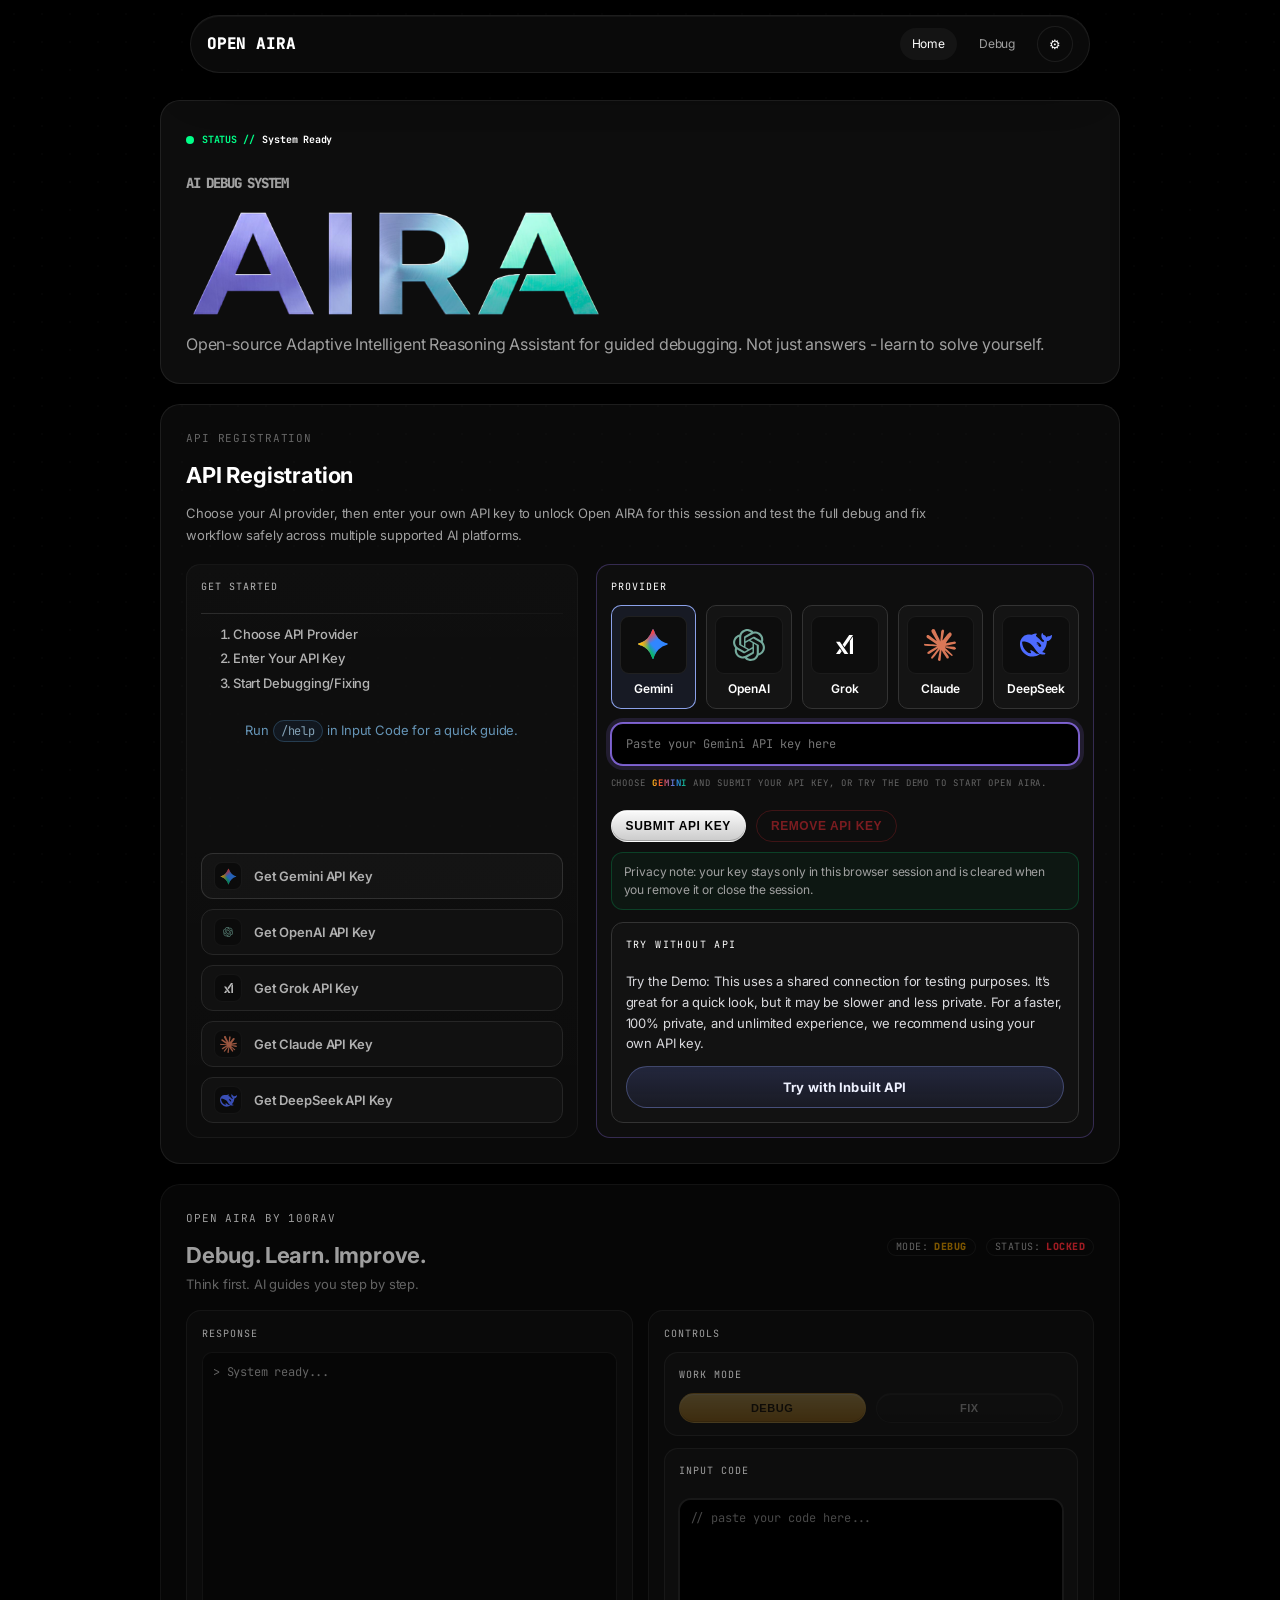
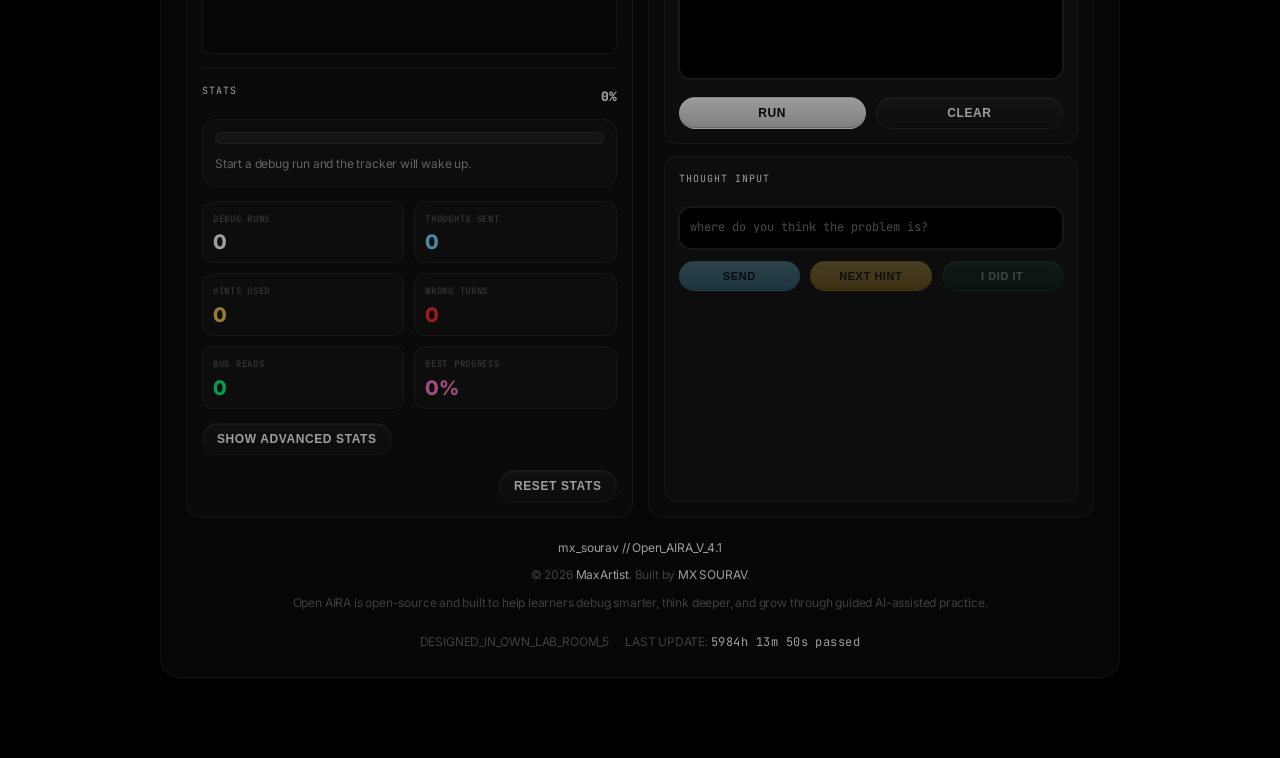
==== index.html @ cedefc90 "Publish frontend on GitHub Pages" ====
<!doctype html>
<html lang="en" data-theme="dark">

<head>
    <meta charset="UTF-8" />
    <meta name="viewport" content="width=device-width, initial-scale=1.0" />
    <title>Open AIRA</title>

    <link rel="preconnect" href="https://fonts.googleapis.com" />
    <link rel="preconnect" href="https://fonts.gstatic.com" crossorigin />
    <link href="https://fonts.googleapis.com/css2?family=Inter&family=JetBrains+Mono&display=swap" rel="stylesheet" />

    <link rel="stylesheet" href="style.css" />
</head>

<body>
    <div class="nt-canvas"></div>

    <nav id="mainNav">
        <a class="nav-brand">OPEN AIRA</a>

        <div class="nav-menu">
            <a href="#home" class="nav-link active">Home</a>
            <a href="#codesentinel" class="nav-link">Debug</a>
        </div>

        <div class="nav-actions">
            <button class="theme-toggle" id="themeBtn">&#9881;</button>
        </div>
    </nav>

    <main class="container">
        <div class="grid-interface">
            <section class="widget hero-widget" id="home">
                <div class="hero-content">
                    <div class="status-tag">
                        <span class="red-dot"></span>
                        <span>STATUS //</span>
                        <span id="status-text">INITIALIZING</span>
                    </div>

                    <h1 class="hero-title">
                        <span class="dot-matrix">AI DEBUG SYSTEM</span>
                        <img class="hero-logo" id="heroLogo" src="assets/Logo.png" alt="Open AIRA" />
                    </h1>

                    <p class="hero-desc">
                        Open-source Adaptive Intelligent Reasoning Assistant for guided debugging. Not just answers - learn to solve yourself.
                    </p>
                </div>
            </section>

            <section class="widget api-widget" id="api-registration">
                <span class="label">API Registration</span>

                <div class="api-register-card">
                    <div class="api-register-intro">
                        <h2 class="play-title">API Registration</h2>
                        <p class="section-desc">Choose your AI provider, then enter your own API key to unlock Open AIRA for this session and test the full debug and fix workflow safely across multiple supported AI platforms.</p>
                    </div>
                    <div class="api-register-copy">
                        <div class="api-start-card">
                            <div class="mono api-start-title">Get Started</div>
                            <div class="api-start-divider"></div>
                            <ol class="api-start-steps">
                                <li>Choose API Provider</li>
                                <li>Enter Your API Key</li>
                                <li>Start Debugging/Fixing</li>
                            </ol>
                            <div class="api-start-help">
                                Run <code>/help</code> in Input Code for a quick guide.
                            </div>
                            <div class="api-start-links" id="apiAccessLinks"></div>
                        </div>
                    </div>

                    <div class="api-register-side">
                        <div class="api-register-form">
                            <div class="mono">Provider</div>
                            <div class="api-provider-grid" id="apiProviderGrid"></div>
                            <input id="apiKeyInput" class="api-key-input" type="password" placeholder="Paste your Gemini API key here" />
                            <div class="api-register-status-row">
                                <div class="mono api-register-status" id="apiStatusText">API key required before start.</div>
                            </div>
                            <div class="btn-row api-register-actions">
                                <button class="btn-system" id="apiSubmitBtn" onclick="submitApiKey()">Submit API Key</button>
                                <button class="api-remove-btn" id="apiRemoveBtn" onclick="removeApiKey()">Remove API Key</button>
                            </div>
                            <div class="api-privacy-note">Privacy note: your key stays only in this browser session and is cleared when you remove it or close the session.</div>
                            <div class="api-demo-card" id="apiDemoCard">
                                <div class="api-demo-copy">
                                    <div class="mono api-demo-title">Try Without API</div>
                                    <p>Try the Demo: This uses a shared connection for testing purposes. It&rsquo;s great for a quick look, but it may be slower and less private. For a faster, 100% private, and unlimited experience, we recommend using your own API key.</p>
                                </div>
                                <button class="api-demo-btn" id="apiDemoBtn" onclick="activateDemoMode()">Try with Inbuilt API</button>
                            </div>
                        </div>
                    </div>
                </div>
            </section>

            <section class="widget codesentinel-widget" id="codesentinel">
                <span class="label">Open AIRA by 100RAV</span>

                <div class="play-header">
                    <div>
                        <h2 class="play-title">Debug. Learn. Improve.</h2>
                        <p class="section-desc">Think first. AI guides you step by step.</p>
                    </div>

                    <div class="play-chips">
                        <span class="chip">MODE: <b id="modeLabel">DEBUG</b></span>
                        <span class="chip">STATUS: <b id="csStatus">IDLE</b></span>
                    </div>
                </div>

                <div class="play-grid">
                    <div class="play-panel response-panel">
                        <div class="mono">Response</div>
                        <div id="chatBox">&gt; System ready...</div>

                        <div class="stats-panel" id="statsPanel">
                            <div class="stats-section basic-stats-section">
                                <div class="stats-head">
                                    <div class="mono">Stats</div>
                                    <span class="stats-progress-text" id="statProgress">0%</span>
                                </div>

                                <div class="progress-wrap">
                                    <div class="progress-track">
                                        <div class="progress-fill" id="progressFill"></div>
                                    </div>
                                    <div class="stats-note" id="statsNote">Start a debug run and the tracker will wake up.</div>
                                </div>

                                <div class="stats-grid">
                                    <div class="stat-item">
                                        <span class="stat-label">Debug Runs</span>
                                        <span class="stat-value" id="statRuns">0</span>
                                    </div>
                                    <div class="stat-item">
                                        <span class="stat-label">Thoughts Sent</span>
                                        <span class="stat-value" id="statThoughts">0</span>
                                    </div>
                                    <div class="stat-item">
                                        <span class="stat-label">Hints Used</span>
                                        <span class="stat-value" id="statHints">0</span>
                                    </div>
                                    <div class="stat-item">
                                        <span class="stat-label">Wrong Turns</span>
                                        <span class="stat-value stat-bad" id="statWrongTurns">0</span>
                                    </div>
                                    <div class="stat-item">
                                        <span class="stat-label">Bug Reads</span>
                                        <span class="stat-value stat-good" id="statBugReads">0</span>
                                    </div>
                                    <div class="stat-item">
                                        <span class="stat-label">Best Progress</span>
                                        <span class="stat-value" id="statBestProgress">0%</span>
                                    </div>
                                </div>
                            </div>

                            <div class="advanced-toggle-row">
                                <button class="btn-system btn-tiny btn-ghost advanced-toggle-btn" id="toggleAdvancedStatsBtn" type="button" aria-expanded="false">Show Advanced Stats</button>
                            </div>

                            <div class="advanced-stats-panel" id="advancedStatsPanel">
                                <div class="advanced-stats-head">
                                    <div class="mono">Advanced Stats</div>
                                </div>

                                <div class="advanced-progress-card">
                                    <div class="advanced-progress-top">
                                        <span class="advanced-progress-label">Learning Progress</span>
                                        <span class="advanced-progress-value" id="advancedProgressPercent">0%</span>
                                    </div>
                                    <div class="advanced-progress-track">
                                        <div class="advanced-progress-fill" id="advancedProgressFill"></div>
                                    </div>
                                </div>

                                <div class="advanced-stat-grid">
                                    <div class="advanced-stat-card stat-danger-card">
                                        <span class="advanced-stat-label">Give Up Rate</span>
                                        <span class="advanced-stat-value stat-danger-text" id="advancedGiveUpRate">0%</span>
                                    </div>
                                    <div class="advanced-stat-card stat-warning-card">
                                        <span class="advanced-stat-label">Hint Dependency</span>
                                        <span class="advanced-stat-value stat-warning-text" id="advancedHintDependency">0%</span>
                                    </div>
                                    <div class="advanced-stat-card stat-positive-card">
                                        <span class="advanced-stat-label">Independent Solve Streak</span>
                                        <span class="advanced-stat-value stat-positive-text" id="advancedSolveStreak">0</span>
                                    </div>
                                    <div class="advanced-stat-card stat-neutral-card">
                                        <span class="advanced-stat-label">Time to Solve</span>
                                        <span class="advanced-stat-value stat-neutral-text" id="advancedTimeToSolve">0s</span>
                                    </div>
                                    <div class="advanced-stat-card stat-warning-card">
                                        <span class="advanced-stat-label">First Try Accuracy</span>
                                        <span class="advanced-stat-value stat-warning-text" id="advancedFirstTryAccuracy">0%</span>
                                    </div>
                                    <div class="advanced-stat-card stat-danger-card">
                                        <span class="advanced-stat-label">Wrong Turns</span>
                                        <span class="advanced-stat-value stat-danger-text" id="advancedWrongTurns">0</span>
                                    </div>
                                </div>
                            </div>

                            <div class="stats-actions advanced-stats-actions">
                                <button class="btn-system btn-tiny btn-ghost" id="resetStatsBtn">Reset Stats</button>
                                <button class="btn-system btn-tiny btn-ghost" id="downloadStatsBtn">Download Stats</button>
                                <button class="btn-system btn-tiny advanced-download-btn" id="downloadAdvancedStatsBtn">Download Full Record</button>
                            </div>
                        </div>

                        <div class="fix-results-panel" id="fixResultsPanel">
                            <div class="fix-card fix-code-card">
                                <div class="fix-card-head">
                                    <div class="mono">Fixed Code</div>
                                    <button class="copy-icon-btn" id="copyFixedCodeBtn" type="button" aria-label="Copy fixed code" title="Copy code">
                                        <svg class="copy-icon copy-icon-default" width="16" height="16" viewBox="0 0 24 24" fill="none" stroke="currentColor" stroke-width="1.8" stroke-linecap="round" stroke-linejoin="round">
                                            <rect x="9" y="9" width="10" height="10" rx="2"></rect>
                                            <path d="M5 15V7a2 2 0 0 1 2-2h8"></path>
                                        </svg>
                                        <svg class="copy-icon copy-icon-done" width="16" height="16" viewBox="0 0 24 24" fill="none" stroke="currentColor" stroke-width="2" stroke-linecap="round" stroke-linejoin="round">
                                            <path d="M20 6 9 17l-5-5"></path>
                                        </svg>
                                        <span class="sr-only">Copy fixed code</span>
                                    </button>
                                </div>
                                <pre class="fix-output-box" id="fixedCodeBox">// fixed code will appear here...</pre>
                            </div>

                            <div class="fix-card change-log-card">
                                <div class="mono">Change Log</div>
                                <div class="change-log-box" id="changeLogBox">Fix mode will show what the AI changed here.</div>
                            </div>
                        </div>
                    </div>

                    <div class="play-panel input-panel">
                        <div class="mono panel-main-label">Controls</div>
                        <div class="input-stack">
                            <div class="control-card mode-card">
                                <div class="mono">Work Mode</div>
                                <div class="mode-buttons mode-card-buttons">
                                    <button class="btn-system btn-mini" id="debugModeBtn" onclick="setMode('debug')">Debug</button>
                                    <button class="btn-system btn-mini btn-ghost" id="fixModeBtn" onclick="setMode('fix')">Fix</button>
                                </div>
                            </div>

                            <div class="control-card">
                                <div class="mono">Input Code</div>
                                <textarea id="codeInput" placeholder="// paste your code here..."></textarea>
                                <div class="btn-row input-actions">
                                    <button class="btn-system" onclick="sendCode()">Run</button>
                                    <button class="btn-system btn-ghost" onclick="clearChat()">Clear</button>
                                </div>
                            </div>

                            <div class="control-card">
                                <div class="mono">Thought Input</div>
                                <textarea id="thoughtInput" class="coach-input"
                                    placeholder="where do you think the problem is?"></textarea>
                                <div class="btn-row coach-actions">
                                    <button class="btn-system btn-mini btn-ghost" id="thoughtBtn" onclick="submitThought()" disabled>Send</button>
                                    <button class="btn-system btn-mini" id="hintBtn" onclick="nextHint()" disabled>Next Hint</button>
                                    <button class="btn-system btn-mini btn-ghost" id="doneBtn" onclick="markDone()" disabled>I Did It</button>
                                </div>

                                <div class="debug-mode-shell" id="debugModePanel">
                                    <div class="mono">Debug Mode</div>
                                    <div class="debug-mode-selector" id="debugModeSelector" data-active="beginner">
                                        <span class="debug-mode-highlight" id="debugModeHighlight"></span>
                                        <button class="debug-mode-option is-active" type="button" data-debug-mode="beginner">Beginner</button>
                                        <button class="debug-mode-option" type="button" data-debug-mode="intermediate">Intermediate</button>
                                        <button class="debug-mode-option" type="button" data-debug-mode="pro">Pro</button>
                                    </div>

                                    <div class="debug-mode-card" id="debugModeCard">
                                        <div class="debug-mode-section debug-mode-section-allowed">
                                            <div class="debug-mode-section-title">How AI Will Respond</div>
                                            <div class="debug-mode-list" id="debugModeAllowedList"></div>
                                        </div>

                                        <div class="debug-mode-section debug-mode-section-restricted">
                                            <div class="debug-mode-section-title">What You Won't Get</div>
                                            <div class="debug-mode-list" id="debugModeRestrictedList"></div>
                                        </div>

                                        <div class="debug-mode-section debug-mode-section-bestfor">
                                            <div class="debug-mode-section-title">Best For</div>
                                            <div class="debug-mode-list" id="debugModeBestForList"></div>
                                        </div>
                                    </div>
                                </div>
                            </div>
                        </div>
                    </div>
                </div>
            <footer>
                <div class="footer-left">
                    <div class="footer-strong">
                        mx_sourav // Open_AIRA_V_4.1
                    </div>
                    <div>
                        &copy; <span id="yearNow">2026</span>
                        <span class="footer-strong">MaxArtist</span>. Built by
                        <a class="footer-link" href="https://github.com/mxsourav" target="_blank" rel="noopener">MX
                            SOURAV</a>.
                    </div>
                    <div class="legal">
                        Open AIRA is open-source and built to help learners debug smarter, think deeper, and grow through guided AI-assisted practice.
                    </div>
                </div>
                <div class="footer-right">
                    <span>DESIGNED_IN_OWN_LAB_ROOM_5</span>
                    <span>LAST UPDATE: <span id="buildStamp" class="footer-timer">00h 00m 00s passed</span></span>
                </div>
            </footer>
        </div>
    </main>

    <script src="config.js"></script>
    <script src="app.js"></script>
</body>

</html>
---- style.css ----
/* ===== THEME TOKENS ===== */
:root {
  --bg: #000;
  --surface-low: #0a0a0a;
  --surface-mid: #141414;
  --surface-high: #1f1f1f;
  --hero-logo-bg: #0d0d0d;

  --text-main: #fff;
  --text-dim: #a0a0a0;
  --text-muted: #666;

  --nothing-red: #ff2d37;
  --nothing-green: #00ff88;
  --glass-border: rgba(255, 255, 255, 0.08);
  --glass-bg: rgba(255, 255, 255, 0.04);

  --ease: cubic-bezier(0.2, 0.8, 0.2, 1);
  --transition: 0.5s var(--ease);

  --dot-bg: radial-gradient(circle, rgba(255, 255, 255, 0.08) 1px, transparent 1px);
}

[data-theme="light"] {
  --bg: #f4f4f4;
  --surface-low: #fff;
  --surface-mid: #eee;
  --surface-high: #e0e0e0;
  --hero-logo-bg: #e9e9e9;

  --text-main: #000;
  --text-dim: #444;
  --text-muted: #777;

  --glass-border: rgba(0, 0, 0, 0.08);
  --glass-bg: rgba(0, 0, 0, 0.03);

  --dot-bg: radial-gradient(circle, rgba(0, 0, 0, 0.08) 1px, transparent 1px);
}

/* ===== RESET ===== */
* {
  margin: 0;
  padding: 0;
  box-sizing: border-box;
  -webkit-font-smoothing: antialiased;
  -moz-osx-font-smoothing: grayscale;
}

html {
  scroll-behavior: smooth;
}

body {
  font-family: "Inter", system-ui, -apple-system, sans-serif;
  background: var(--bg);
  color: var(--text-main);
  line-height: 1.62;
  letter-spacing: -0.011em;
  overflow-x: hidden;
  transition: background-color 0.6s var(--ease), color 0.6s var(--ease);
}

/* ===== BACKGROUND ===== */
.nt-canvas {
  position: fixed;
  inset: 0;
  background-image: var(--dot-bg);
  background-size: 28px 28px;
  opacity: 0.2;
  z-index: -1;
  pointer-events: none;
}

/* ===== NAVBAR ===== */
nav {
  position: fixed;
  top: 15px;
  left: 50%;
  transform: translateX(-50%);
  width: 90%;
  max-width: 900px;
  z-index: 9999;

  display: flex;
  align-items: center;
  gap: 10px;

  padding: 10px 16px;

  border-radius: 999px;
  background: var(--glass-bg);
  backdrop-filter: blur(32px);
  -webkit-backdrop-filter: blur(32px);
  border: 1px solid var(--glass-border);
  box-shadow: 0 20px 40px -10px rgba(0, 0, 0, 0.6), inset 0 1px 1px rgba(255, 255, 255, 0.05);
  transition: background 0.4s var(--ease), border-color 0.4s var(--ease), box-shadow 0.4s var(--ease), color 0.4s var(--ease);
}

.nav-brand {
  font-weight: 800;
  font-family: "JetBrains Mono", monospace;
  color: var(--text-main);
  transition: color var(--transition), background var(--transition);
  margin-right: auto;
}

.nav-menu {
  display: flex;
  gap: 10px;
  margin-left: auto;
}

.nav-actions {
  display: flex;
  align-items: center;
  gap: 8px;
}

.nav-link {
  text-decoration: none;
  color: var(--text-dim);
  font-size: 12px;
  padding: 6px 12px;
  border-radius: 20px;
  transition: background var(--transition), color var(--transition);
}

.nav-link:hover,
.nav-link.active {
  background: var(--surface-mid);
  color: var(--text-main);
}

.theme-toggle {
  width: 36px;
  height: 36px;
  padding: 0;
  border-radius: 50%;
  border: 1px solid var(--glass-border);
  background: var(--surface-low);
  color: var(--text-main);
  display: inline-flex;
  align-items: center;
  justify-content: center;
  flex-shrink: 0;
  cursor: pointer;
  transition: background var(--transition), border-color var(--transition), color var(--transition), transform 0.2s ease;
}

.theme-toggle:hover {
  background: var(--surface-mid);
  border-color: var(--text-dim);
}

/* ===== LAYOUT ===== */
.container {
  max-width: 1000px;
  margin: auto;
  padding: 100px 20px 60px;
}

.grid-interface {
  display: block;
}

.widget {
  background: var(--glass-bg);
  border: 1px solid var(--glass-border);
  border-radius: 20px;
  padding: 25px;
  margin-bottom: 20px;
  transition: background var(--transition), border-color var(--transition), color var(--transition);
}

.hero-widget {
  background: var(--hero-logo-bg);
}

/* ===== HERO ===== */
.hero-title {
  font-size: 40px;
  margin-bottom: 10px;
  color: var(--text-main);
  letter-spacing: -0.03em;
  font-family: "JetBrains Mono", monospace;
  font-weight: 800;
  display: flex;
  flex-direction: column;
  gap: 10px;
  align-items: flex-start;
}

.dot-matrix {
  font-size: 14px;
  color: var(--text-dim);
  font-family: "JetBrains Mono", monospace;
}

.hero-logo {
  display: block;
  width: min(100%, 420px);
  height: auto;
  object-fit: contain;
}

.hero-desc {
  color: var(--text-dim);
}

/* ===== STATUS ===== */
.status-tag {
  display: inline-flex;
  align-items: center;
  gap: 8px;
  font-family: "JetBrains Mono", monospace;
  font-size: 10px;
  color: var(--nothing-green);
  background: transparent;
  padding: 6px 0;
  width: fit-content;
  margin-bottom: 18px;
  font-weight: 700;
  white-space: nowrap;
  user-select: none;
  border: none;
}

.red-dot {
  width: 8px;
  height: 8px;
  background: var(--nothing-green);
  border-radius: 50%;
  display: inline-block;
  flex-shrink: 0;
  animation: strobe 2s infinite;
}

#status-text {
  display: inline-block;
  min-width: 140px;
  color: var(--text-main);
}

/* ===== LABEL ===== */
.label {
  font-size: 11px;
  color: var(--text-muted);
  margin-bottom: 10px;
  display: block;
  font-family: "JetBrains Mono", monospace;
  letter-spacing: 0.08em;
  text-transform: uppercase;
}

.codesentinel-widget > .label {
  color: #fff;
}

[data-theme="light"] .codesentinel-widget > .label {
  color: #111;
}

/* ===== HEADER ===== */
.play-header {
  display: flex;
  justify-content: space-between;
  margin-bottom: 15px;
  gap: 12px;
  flex-wrap: wrap;
}

.play-title {
  font-size: 22px;
  color: var(--text-main);
}

.section-desc {
  font-size: 13px;
  color: var(--text-dim);
}

.play-chips {
  display: flex;
  gap: 10px;
  flex-wrap: wrap;
}

.chip {
  display: inline-flex;
  align-items: center;
  gap: 6px;
  padding: 0 8px;
  height: 18px;
  border-radius: 20px;
  font-size: 10px;
  color: var(--text-dim);
  background: transparent;
  border: 1px solid var(--glass-border);
  font-family: "JetBrains Mono", monospace;
  text-transform: uppercase;
  letter-spacing: 0.05em;
  line-height: 1;
  white-space: nowrap;
}

.chip b {
  font-weight: 800;
  font-size: 10px;
  line-height: 1;
}



/* ===== GRID ===== */
.play-grid {
  display: grid;
  grid-template-columns: 1fr 1fr;
  gap: 15px;
}

@media (max-width: 800px) {
  .play-grid {
    grid-template-columns: 1fr;
  }
}

.codesentinel-widget {
  --codesentinel-debug-height: 808px;
  --codesentinel-fix-height: 808px;
  --advanced-stats-extra: 0px;
}

/* ===== PANEL ===== */
.play-panel {
  background: rgba(255, 255, 255, 0.03);
  border: 1px solid var(--glass-border);
  border-radius: 15px;
  padding: 15px;
  transition: background var(--transition), border-color var(--transition), transform 0.35s var(--ease);
}

.response-panel {
  display: flex;
  flex-direction: column;
  height: calc(var(--codesentinel-debug-height) + var(--advanced-stats-extra));
  min-height: calc(var(--codesentinel-debug-height) + var(--advanced-stats-extra));
  transition: height 0.3s ease, min-height 0.3s ease, background var(--transition), border-color var(--transition), transform 0.35s var(--ease);
}

.input-panel {
  display: flex;
  flex-direction: column;
  height: calc(var(--codesentinel-debug-height) + var(--advanced-stats-extra));
  min-height: calc(var(--codesentinel-debug-height) + var(--advanced-stats-extra));
  padding: 15px;
  transition: height 0.3s ease, min-height 0.3s ease, background var(--transition), border-color var(--transition), transform 0.35s var(--ease);
}

.codesentinel-widget.mode-fix .response-panel,
.codesentinel-widget.mode-fix .input-panel {
  height: var(--codesentinel-fix-height);
  min-height: var(--codesentinel-fix-height);
}

.codesentinel-widget.mode-debug.advanced-stats-visible {
  --advanced-stats-extra: 340px;
}

.input-stack {
  display: flex;
  flex-direction: column;
  flex: 1 1 auto;
  gap: 12px;
}

.panel-main-label {
  margin-bottom: 10px;
}

.fix-panel-label {
  margin-bottom: 2px;
}

.api-register-card {
  display: grid;
  grid-template-columns: 1.1fr 1.4fr;
  gap: 18px;
  align-items: stretch;
}

.api-register-intro {
  grid-column: 1 / -1;
  margin-bottom: 0;
}

.api-register-intro .play-title {
  margin-bottom: 10px;
}

.api-register-intro .section-desc {
  max-width: 760px;
  margin-bottom: 0;
}

.api-register-copy {
  display: flex;
  flex-direction: column;
  gap: 0;
  min-height: 100%;
  height: 100%;
}

.api-register-side {
  display: flex;
  flex-direction: column;
  gap: 14px;
  height: 100%;
}

.api-start-card {
  min-height: 100%;
  height: 100%;
  padding: 14px;
  border-radius: 14px;
  border: 1px solid rgba(255, 255, 255, 0.08);
  background:
    linear-gradient(180deg, rgba(255, 255, 255, 0.03), rgba(255, 255, 255, 0.015)),
    rgba(10, 10, 10, 0.72);
  box-shadow:
    inset 0 1px 0 rgba(255, 255, 255, 0.05),
    0 14px 28px -24px rgba(0, 0, 0, 0.92);
  display: flex;
  flex-direction: column;
}

.api-start-title {
  color: #fff !important;
  letter-spacing: 0.18em;
}

.api-start-divider {
  height: 1px;
  margin-top: 8px;
  background: linear-gradient(90deg, rgba(255, 255, 255, 0.18), rgba(255, 255, 255, 0.04));
}

.api-start-steps {
  margin: 12px 0 14px;
  padding-left: 32px;
  color: #fbfbfb;
  font-family: "Inter", system-ui, sans-serif;
  font-size: 13px;
  font-weight: 500;
  line-height: 1.35;
}

.api-start-steps li + li {
  margin-top: 7px;
}

.api-start-warning {
  display: flex;
  align-items: flex-start;
  gap: 10px;
  margin: 10px 0 14px;
  padding: 10px 12px;
  border-radius: 12px;
  border: 1px solid rgba(255, 200, 87, 0.22);
  background: rgba(255, 200, 87, 0.06);
  color: #ffd980;
  font-family: "Inter", system-ui, sans-serif;
  font-size: 12px;
  line-height: 1.5;
  text-align: justify;
}

.api-start-warning-icon {
  flex: 0 0 auto;
  color: #ffc857;
  font-size: 14px;
  line-height: 1.2;
}

.api-start-help {
  margin: 15px 0 16px;
  color: #8ccfff;
  font-family: "Inter", system-ui, sans-serif;
  font-size: 13px;
  line-height: 1.5;
  text-align: center;
}

.api-start-help code {
  padding: 2px 7px;
  border-radius: 999px;
  border: 1px solid rgba(114, 193, 255, 0.32);
  background: rgba(57, 143, 255, 0.1);
  color: #b8e2ff;
  font-family: "JetBrains Mono", monospace;
  font-size: 12px;
}

.api-start-links {
  display: grid;
  gap: 14px;
  margin-top: auto;
}

.api-access-link {
  --provider-accent: rgba(255, 255, 255, 0.28);
  display: flex;
  align-items: center;
  gap: 12px;
  min-height: 46px;
  padding: 8px 12px;
  border-radius: 12px;
  border: 1px solid rgba(255, 255, 255, 0.08);
  background: linear-gradient(180deg, rgba(22, 22, 22, 0.96), rgba(15, 15, 15, 0.96));
  box-shadow:
    inset 0 1px 0 rgba(255, 255, 255, 0.04),
    0 10px 18px -20px rgba(0, 0, 0, 0.95);
  color: #f6f6f6;
  text-decoration: none;
  transition:
    transform 0.24s var(--ease),
    border-color 0.24s var(--ease),
    background 0.24s var(--ease),
    box-shadow 0.24s var(--ease);
}

.api-access-link:hover {
  transform: translateY(-1px);
  border-color: color-mix(in srgb, var(--provider-accent) 50%, rgba(255, 255, 255, 0.12));
  box-shadow:
    inset 0 1px 0 rgba(255, 255, 255, 0.06),
    0 14px 24px -22px rgba(0, 0, 0, 0.95),
    0 0 0 1px color-mix(in srgb, var(--provider-accent) 18%, transparent);
}

.api-access-link.is-active {
  border-color: color-mix(in srgb, var(--provider-accent) 62%, rgba(255, 255, 255, 0.1));
  background: linear-gradient(180deg, color-mix(in srgb, var(--provider-accent) 12%, #1b1b1b), #121212);
  box-shadow:
    inset 0 1px 0 rgba(255, 255, 255, 0.06),
    0 0 0 1px color-mix(in srgb, var(--provider-accent) 24%, transparent),
    0 16px 24px -24px rgba(0, 0, 0, 0.96);
}

.api-access-link[data-provider="gemini"].is-active,
.api-access-link[data-provider="gemini"]:hover {
  border-color: transparent;
  background:
    linear-gradient(180deg, rgba(18, 18, 18, 0.98), rgba(12, 12, 12, 0.98)) padding-box,
    linear-gradient(135deg, #fabc12 0%, #f94543 30%, #3186ff 65%, #08b962 100%) border-box;
}

.api-access-mark {
  flex: 0 0 28px;
  width: 28px;
  height: 28px;
  display: inline-flex;
  align-items: center;
  justify-content: center;
  border-radius: 8px;
  border: 1px solid rgba(255, 255, 255, 0.06);
  background: #0c0c0c;
  box-shadow: inset 0 1px 0 rgba(255, 255, 255, 0.03);
}

.api-access-link[data-provider="gemini"].is-active .api-access-mark,
.api-access-link[data-provider="gemini"]:hover .api-access-mark {
  border-color: transparent;
  background:
    linear-gradient(180deg, rgba(15, 15, 15, 0.98), rgba(9, 9, 9, 0.98)) padding-box,
    linear-gradient(135deg, #fabc12 0%, #f94543 30%, #3186ff 65%, #08b962 100%) border-box;
}

.api-access-logo {
  width: 17px;
  height: 17px;
  object-fit: contain;
  display: block;
  filter: drop-shadow(0 4px 10px rgba(0, 0, 0, 0.28));
}

.api-access-link[data-provider="openai"] .api-access-logo {
  filter: drop-shadow(0 4px 10px rgba(116, 170, 156, 0.28));
}

.api-access-link[data-provider="xai"] .api-access-logo {
  filter:
    brightness(0) invert(1)
    drop-shadow(0 4px 10px rgba(255, 255, 255, 0.12));
}

.api-access-badge {
  display: none;
  align-items: center;
  justify-content: center;
  min-width: 22px;
  height: 22px;
  padding: 0 6px;
  border-radius: 8px;
  background: rgba(255, 255, 255, 0.08);
  border: 1px solid rgba(255, 255, 255, 0.1);
  color: #f5f5f5;
  font-family: "JetBrains Mono", monospace;
  font-size: 10px;
  font-weight: 700;
}

.api-access-name {
  font-family: "Inter", system-ui, sans-serif;
  font-size: 13px;
  font-weight: 600;
  letter-spacing: -0.01em;
  color: #f7f7f7;
}

.api-register-form {
  padding: 14px;
  border-radius: 14px;
  border: 1px solid var(--glass-border);
  background: rgba(255, 255, 255, 0.02);
  overflow: visible;
}

.api-future-card {
  flex: 1 0 auto;
  padding: 14px;
  border-radius: 14px;
  border: 1px solid var(--glass-border);
  background: rgba(255, 255, 255, 0.02);
}

.beta-access-card {
    display: flex;
    flex-direction: column;
    gap: 10px;
    border-color: rgba(255, 200, 87, 0.22);
  box-shadow:
    inset 0 1px 0 rgba(255, 255, 255, 0.05),
      0 0 0 1px rgba(255, 200, 87, 0.16),
      0 0 22px -14px rgba(255, 200, 87, 0.68);
}

.beta-access-card:not(.is-ready) {
    border-color: rgba(255, 200, 87, 0.44);
    box-shadow:
      inset 0 1px 0 rgba(255, 255, 255, 0.05),
      0 0 0 1px rgba(255, 200, 87, 0.26),
      0 0 0 2px rgba(255, 200, 87, 0.08),
      0 0 30px -14px rgba(255, 200, 87, 0.9);
}

.beta-access-copy {
  margin: 0;
  color: #f5f5f5;
  font-size: 13px;
  line-height: 1.55;
}

.beta-access-input {
  width: 100%;
  background: var(--bg);
  border: 1px solid transparent;
  border-radius: 12px;
  padding: 11px 13px;
  color: var(--text-main);
  font-family: "JetBrains Mono", monospace;
  font-size: 12px;
  box-shadow: 0 0 0 1px var(--glass-border);
  transition: background var(--transition), color var(--transition), box-shadow 0.22s var(--ease), opacity 0.22s var(--ease);
}

.beta-access-input:focus {
    outline: none;
    box-shadow: 0 0 0 1px var(--nothing-green);
}

.beta-access-card:not(.is-ready) .beta-access-input {
    border-color: rgba(255, 200, 87, 0.36);
    box-shadow:
      inset 0 1px 0 rgba(255, 255, 255, 0.03),
      0 0 0 1px rgba(255, 200, 87, 0.18);
}

.beta-access-input:disabled {
  opacity: 0.6;
  cursor: not-allowed;
}

.beta-access-actions {
  margin-top: 2px;
  margin-bottom: 6px;
}

.beta-access-footer {
  display: flex;
  align-items: flex-end;
  justify-content: space-between;
  gap: 12px;
  min-height: 34px;
}

#betaAccessSubmitBtn {
  background: linear-gradient(180deg, #ffd970, #f0b92c);
  color: #121212;
  border: 1px solid rgba(255, 211, 105, 0.7);
  box-shadow:
    inset 0 1px 0 rgba(255, 255, 255, 0.5),
    0 10px 16px -14px rgba(255, 200, 87, 0.65);
}

#betaAccessSubmitBtn:hover:not(:disabled) {
  filter: brightness(1.03);
  box-shadow:
    inset 0 1px 0 rgba(255, 255, 255, 0.6),
    0 12px 20px -14px rgba(255, 200, 87, 0.72);
}

#betaAccessSubmitBtn:disabled {
  opacity: 0.7;
}

.beta-access-status {
  color: #ffd980;
  flex: 1 1 auto;
}

.beta-access-status-icon {
  color: #ffc857;
  margin-right: 6px;
}

.beta-access-status-text {
  color: #f5f5f5;
}

.beta-access-owner-inline {
  display: inline-block;
  white-space: nowrap;
}

.beta-access-owner-link {
  color: inherit;
  font-weight: 800;
  text-decoration: underline;
  text-underline-offset: 2px;
}

.beta-access-owner-link:hover {
  opacity: 0.86;
}

.beta-access-status.is-ready {
  color: var(--nothing-green);
}

.beta-access-status.is-error {
  color: var(--nothing-red);
}

.beta-access-status.is-used-link {
  white-space: nowrap;
  font-size: 11px;
  letter-spacing: 0.05em;
}

.beta-access-rank {
  flex: 0 0 auto;
  min-width: 74px;
  text-align: right;
  color: #ffd970;
  font-size: 18px;
  letter-spacing: 0.08em;
  line-height: 1;
  opacity: 0;
  transform: translateY(2px);
  transition: opacity 0.2s ease, transform 0.2s ease, color var(--transition);
}

.beta-access-rank.is-visible {
  opacity: 1;
  transform: translateY(0);
}

.beta-access-rank.is-master {
  color: #66d9ff;
  font-size: 14px;
  letter-spacing: 0.12em;
  text-shadow: 0 0 10px rgba(102, 217, 255, 0.28);
  animation: strobe 2s infinite;
}

.beta-access-card.is-ready {
    border-color: rgba(255, 255, 255, 0.08);
    box-shadow:
      inset 0 1px 0 rgba(255, 255, 255, 0.04),
      0 0 0 1px rgba(255, 255, 255, 0.03);
}

.api-widget.is-beta-locked .api-register-form {
  opacity: 0.52;
}

.api-widget.is-beta-locked .api-provider-option,
.api-widget.is-beta-locked #apiKeyInput,
.api-widget.is-beta-locked #apiSubmitBtn,
.api-widget.is-beta-locked #apiRemoveBtn {
  cursor: not-allowed;
}

.api-provider-grid {
  display: grid;
  grid-template-columns: repeat(5, 96px);
  justify-content: flex-start;
  gap: 10px;
  margin-bottom: 12px;
  overflow: visible;
}

.api-provider-option {
  --provider-accent: rgba(255, 255, 255, 0.4);
  position: relative;
  display: flex;
  flex-direction: column;
  align-items: center;
  justify-content: flex-start;
  gap: 8px;
  min-width: 0;
  width: 96px;
  min-height: 112px;
  padding: 12px 8px 10px;
  border-radius: 12px;
  border: 1px solid rgba(255, 255, 255, 0.08);
  background: #121212;
  box-shadow:
    inset 0 1px 0 rgba(255, 255, 255, 0.04),
    0 10px 20px -18px rgba(0, 0, 0, 0.85);
  cursor: pointer;
  isolation: isolate;
  overflow: visible;
  transition:
    transform 0.26s var(--ease),
    box-shadow 0.26s var(--ease),
    border-color 0.26s var(--ease),
    background 0.26s var(--ease),
    filter 0.26s var(--ease);
}

.api-provider-option::before {
  content: "";
  position: absolute;
  inset: 1px;
  border-radius: 11px;
  background: linear-gradient(180deg, rgba(255, 255, 255, 0.03), rgba(255, 255, 255, 0));
  opacity: 1;
  pointer-events: none;
  z-index: 0;
}

.api-provider-option:hover {
  transform: translateY(-2px);
  border-color: color-mix(in srgb, var(--provider-accent) 48%, rgba(255, 255, 255, 0.12));
  box-shadow:
    inset 0 1px 0 rgba(255, 255, 255, 0.06),
    0 14px 24px -18px rgba(0, 0, 0, 0.9),
    0 0 0 1px rgba(255, 255, 255, 0.03);
}

.api-provider-option.is-active {
  border-color: color-mix(in srgb, var(--provider-accent) 55%, rgba(255, 255, 255, 0.12));
  background: linear-gradient(180deg, color-mix(in srgb, var(--provider-accent) 10%, #161616), #101010);
  box-shadow:
    inset 0 1px 0 rgba(255, 255, 255, 0.06),
    0 14px 24px -18px rgba(0, 0, 0, 0.9),
    0 0 0 1px color-mix(in srgb, var(--provider-accent) 24%, transparent);
}

.api-provider-option[data-provider="gemini"].is-active {
  border-color: transparent;
  background:
    linear-gradient(180deg, rgba(23, 24, 28, 0.98), rgba(11, 12, 15, 0.98)) padding-box,
    linear-gradient(135deg, #fabc12 0%, #f94543 30%, #3186ff 65%, #08b962 100%) border-box;
  box-shadow:
    inset 0 1px 0 rgba(255, 255, 255, 0.08),
    0 14px 24px -18px rgba(0, 0, 0, 0.9),
    0 0 18px -12px rgba(49, 134, 255, 0.4);
}

.api-provider-option[data-provider="gemini"]:hover {
  border-color: transparent;
  background:
    linear-gradient(180deg, rgba(25, 26, 30, 0.98), rgba(12, 13, 16, 0.98)) padding-box,
    linear-gradient(135deg, #fabc12 0%, #f94543 30%, #3186ff 65%, #08b962 100%) border-box;
  box-shadow:
    inset 0 1px 0 rgba(255, 255, 255, 0.08),
    0 14px 24px -18px rgba(0, 0, 0, 0.9),
    0 0 14px -12px rgba(49, 134, 255, 0.35);
}

.api-provider-option[data-provider="gemini"]:hover .api-provider-mark,
.api-provider-option[data-provider="gemini"].is-active .api-provider-mark {
  border-color: transparent;
  background:
    linear-gradient(180deg, rgba(12, 12, 12, 0.98), rgba(10, 10, 10, 0.98)) padding-box,
    linear-gradient(135deg, #fabc12 0%, #f94543 30%, #3186ff 65%, #08b962 100%) border-box;
}

.api-provider-option:active {
  transform: translateY(1px) scale(0.98);
}

.api-provider-mark,
.api-provider-logo,
.api-provider-badge,
.api-provider-name,
.api-provider-tooltip {
  position: relative;
  z-index: 1;
}

.api-provider-mark {
  width: 100%;
  height: 56px;
  display: inline-flex;
  align-items: center;
  justify-content: center;
  border-radius: 10px;
  border: 1px solid rgba(255, 255, 255, 0.05);
  background: #0a0a0a;
  box-shadow: inset 0 1px 0 rgba(255, 255, 255, 0.03);
  transition: transform 0.26s var(--ease), border-color 0.26s var(--ease), background 0.26s var(--ease);
}

.api-provider-logo {
  width: 36px;
  height: 36px;
  padding: 0;
  border-radius: 0;
  background: transparent;
  border: 0;
  box-shadow: none;
  object-fit: contain;
  display: block;
  transition: transform 0.26s var(--ease), filter 0.26s var(--ease);
  filter: drop-shadow(0 6px 14px rgba(0, 0, 0, 0.36));
}

.api-provider-option:hover .api-provider-mark,
.api-provider-option.is-active .api-provider-mark {
  transform: translateY(-1px);
  border-color: color-mix(in srgb, var(--provider-accent) 30%, rgba(255, 255, 255, 0.1));
}

.api-provider-option:hover .api-provider-logo,
.api-provider-option.is-active .api-provider-logo {
  transform: translateY(-1px);
}

.api-provider-option[data-provider="openai"] .api-provider-logo {
  filter: drop-shadow(0 6px 12px rgba(116, 170, 156, 0.3));
}

.api-provider-option[data-provider="xai"] .api-provider-logo {
  filter:
    brightness(0) invert(1)
    drop-shadow(0 6px 12px rgba(255, 255, 255, 0.14));
}

.api-provider-badge {
  display: none;
  align-items: center;
  justify-content: center;
  min-width: 24px;
  height: 24px;
  padding: 0 8px;
  border-radius: 6px;
  font-family: "JetBrains Mono", monospace;
  font-size: 11px;
  font-weight: 800;
  letter-spacing: 0.04em;
  color: var(--text-main);
  background: rgba(0, 0, 0, 0.28);
  border: 1px solid rgba(255, 255, 255, 0.08);
  box-shadow: inset 0 1px 0 rgba(255, 255, 255, 0.08);
}

.api-provider-name {
  font-family: "Inter", system-ui, sans-serif;
  font-size: 11px;
  font-weight: 600;
  color: var(--text-main);
  text-align: center;
  white-space: nowrap;
  line-height: 1.1;
}

.api-provider-tooltip {
  position: absolute;
  left: 50%;
  bottom: calc(100% + 12px);
  transform: translateX(-50%) translateY(10px) scale(0.96);
  padding: 10px 14px;
  border-radius: 18px;
  border: 1px solid rgba(255, 255, 255, 0.12);
  background:
    radial-gradient(circle at top, rgba(255, 255, 255, 0.16), transparent 62%),
    linear-gradient(180deg, rgba(255, 255, 255, 0.14), rgba(255, 255, 255, 0.05));
  backdrop-filter: blur(26px) saturate(180%);
  -webkit-backdrop-filter: blur(26px) saturate(180%);
  box-shadow:
    inset 0 1px 0 rgba(255, 255, 255, 0.18),
    inset 0 -1px 0 rgba(0, 0, 0, 0.16),
    0 24px 42px -26px rgba(0, 0, 0, 0.92),
    0 0 30px -16px rgba(255, 255, 255, 0.28);
  color: var(--text-main);
  font-family: "Inter", system-ui, sans-serif;
  font-size: 12px;
  font-weight: 600;
  white-space: nowrap;
  pointer-events: none;
  opacity: 0;
  transition: opacity 0.24s ease, transform 0.24s ease;
}

.api-provider-tooltip::after {
  content: "";
  position: absolute;
  left: 50%;
  top: calc(100% - 1px);
  width: 14px;
  height: 14px;
  transform: translateX(-50%) rotate(45deg);
  border-right: 1px solid rgba(255, 255, 255, 0.12);
  border-bottom: 1px solid rgba(255, 255, 255, 0.12);
  background: linear-gradient(180deg, rgba(255, 255, 255, 0.12), rgba(255, 255, 255, 0.04));
  backdrop-filter: blur(24px);
  -webkit-backdrop-filter: blur(24px);
}

.api-provider-option:hover .api-provider-tooltip,
.api-provider-option:focus-visible .api-provider-tooltip {
  opacity: 1;
  transform: translateX(-50%) translateY(0) scale(1);
}

.api-key-input {
  width: 100%;
  background: var(--bg);
  border: 1px solid transparent;
  border-radius: 12px;
  padding: 12px 14px;
  color: var(--text-main);
  font-family: "JetBrains Mono", monospace;
  font-size: 12px;
  box-shadow: 0 0 0 1px var(--glass-border);
  transition: background var(--transition), color var(--transition), box-shadow 0.22s var(--ease);
}

.api-key-input:focus {
    outline: none;
    box-shadow: 0 0 0 1px var(--nothing-green);
}

.api-register-form.is-awaiting-api .api-key-input {
    border-color: rgba(176, 116, 255, 0.82);
    box-shadow:
      inset 0 1px 0 rgba(255, 255, 255, 0.05),
      0 0 0 1px rgba(176, 116, 255, 0.64),
      0 0 34px -10px rgba(176, 116, 255, 1);
}

.api-register-form.is-awaiting-api .api-key-input:focus {
    box-shadow:
      inset 0 1px 0 rgba(255, 255, 255, 0.05),
      0 0 0 1px rgba(196, 146, 255, 0.92),
      0 0 40px -8px rgba(196, 146, 255, 1);
}

.api-widget.is-awaiting-api .api-register-copy,
.api-widget.is-awaiting-api .beta-access-card.is-ready {
    opacity: 0.68;
}

.api-widget.is-awaiting-api .api-start-card,
.api-widget.is-awaiting-api .api-future-card.is-ready {
    border-color: rgba(255, 255, 255, 0.05);
    box-shadow:
      inset 0 1px 0 rgba(255, 255, 255, 0.03),
      0 10px 20px -24px rgba(0, 0, 0, 0.9);
}

.api-widget.is-awaiting-api .api-start-card,
.api-widget.is-awaiting-api .beta-access-card.is-ready {
    filter: saturate(0.78) brightness(0.92);
}

.api-widget.is-awaiting-api .api-register-form {
    border-color: rgba(196, 146, 255, 0.26);
    box-shadow:
      inset 0 1px 0 rgba(255, 255, 255, 0.04),
      0 0 0 1px rgba(196, 146, 255, 0.12),
      0 18px 32px -28px rgba(196, 146, 255, 0.58);
}

.api-register-actions {
  margin-top: 12px;
}

.api-remove-btn {
  background: transparent;
  color: var(--nothing-red);
  border: 1px solid rgba(255, 45, 55, 0.45);
  padding: 8px 14px;
  border-radius: 999px;
  font-size: 12px;
  cursor: pointer;
  font-weight: 700;
  text-transform: uppercase;
  letter-spacing: 0.05em;
  transition: color var(--transition), border-color var(--transition), background var(--transition), opacity var(--transition);
}

.api-remove-btn:hover:not(:disabled) {
  background: rgba(255, 45, 55, 0.08);
  border-color: rgba(255, 45, 55, 0.72);
}

.api-remove-btn:disabled {
  opacity: 0.45;
  cursor: not-allowed;
}

.api-register-status {
  margin-top: 12px;
  color: var(--text-dim);
}

.api-provider-status-name {
  font-weight: 700;
}

.api-provider-name-gemini {
  background: linear-gradient(90deg, #fabc12 0%, #f94543 32%, #3186ff 68%, #08b962 100%);
  -webkit-background-clip: text;
  background-clip: text;
  -webkit-text-fill-color: transparent;
}

.api-provider-name-openai {
  color: #74aa9c;
}

.api-provider-name-xai {
  color: #b8beca;
}

.api-provider-name-claude {
  color: #f28b54;
}

.api-provider-name-deepseek {
  color: #4d6bfe;
}

.api-register-status.is-ready {
  color: var(--nothing-green);
}

.api-register-status.is-error {
  color: var(--nothing-red);
}

.api-privacy-note {
  margin-top: 10px;
  padding: 10px 12px;
  border-radius: 12px;
  border: 1px solid rgba(0, 255, 136, 0.18);
  background: rgba(0, 255, 136, 0.04);
  color: var(--text-dim);
  font-size: 12px;
  line-height: 1.5;
}

.codesentinel-widget.is-locked {
  opacity: 0.62;
}

.codesentinel-widget.is-locked .play-panel,
.codesentinel-widget.is-locked .play-chips {
  pointer-events: none;
}

.control-card {
  width: 100%;
  padding: 14px;
  border-radius: 14px;
  border: 1px solid var(--glass-border);
  background: rgba(255, 255, 255, 0.02);
  transition: background var(--transition), border-color var(--transition), transform 0.3s var(--ease);
}

.input-stack .control-card:last-child {
  display: flex;
  flex: 1 1 auto;
  flex-direction: column;
  min-height: 0;
  overflow: hidden;
}

.mode-card {
  padding-bottom: 12px;
}

.mono {
  font-family: "JetBrains Mono", monospace;
  font-size: 10px;
  text-transform: uppercase;
  letter-spacing: 0.1em;
  color: var(--text-muted);
  margin-bottom: 10px;
}

.play-panel > .mono,
.control-card > .mono,
.fix-card > .mono,
.api-register-form > .mono,
.api-future-card > .mono,
.panel-main-label,
.advanced-stats-head .mono,
.stats-head .mono {
  color: #fff;
}

.beta-access-card > .mono {
  color: #ffe49a;
}

/* ===== CHAT ===== */
#chatBox {
  height: 304px;
  overflow-y: auto;
  background: rgba(0, 0, 0, 0.4);
  padding: 10px;
  border-radius: 10px;
  font-family: "JetBrains Mono", monospace;
  font-size: 12px;
  color: var(--text-dim);
  border: 1px solid var(--glass-border);
  white-space: normal;
}

.codesentinel-widget.mode-debug #chatBox {
  height: 346px;
}

.chat-line {
  margin-top: 8px;
  padding: 8px 10px;
  border-radius: 10px;
  line-height: 1.6;
}

.chat-line:first-child {
  margin-top: 0;
}

.chat-ai-reply {
  color: #9fd7ff;
  background: rgba(77, 163, 255, 0.08);
  border: 1px solid rgba(77, 163, 255, 0.18);
}

.chat-user-thought {
  color: var(--text-main);
  background: rgba(255, 255, 255, 0.03);
  border: 1px solid rgba(255, 255, 255, 0.04);
}

.chat-clean-reply {
  color: var(--nothing-green);
  background: rgba(0, 255, 136, 0.08);
  border: 1px solid rgba(0, 255, 136, 0.18);
}

.chat-hint-reply {
  color: #ffe07a;
  background: rgba(245, 200, 76, 0.1);
  border: 1px solid rgba(245, 200, 76, 0.24);
}

.chat-hint-icon {
  margin-right: 6px;
}

.chat-wrong-reply {
  color: #ff9aa1;
  background: rgba(255, 45, 55, 0.08);
  border: 1px solid rgba(255, 45, 55, 0.2);
}

/* ===== INPUT ===== */
#codeInput,
.coach-input {
  width: 100%;
  margin-top: 10px;
  background: var(--bg);
  border: 1px solid transparent;
  border-radius: 12px;
  padding: 10px;
  color: var(--text-main);
  font-family: "JetBrains Mono", monospace;
  font-size: 12px;
  transition: background var(--transition), border-color var(--transition), color var(--transition), height 0.22s var(--ease), min-height 0.22s var(--ease), max-height 0.22s var(--ease), box-shadow 0.22s var(--ease);
  scrollbar-gutter: stable;
  appearance: none;
  -webkit-appearance: none;
  background-clip: padding-box;
  box-shadow: 0 0 0 1px var(--glass-border);
}

#codeInput {
  height: 180px;
  resize: none;
  overflow: auto;
}

.coach-input {
  min-height: 42px;
  max-height: 202px;
  height: 42px;
  resize: none;
  overflow-y: hidden;
  overflow-x: hidden;
  line-height: 18px;
}

.codesentinel-widget.mode-fix .coach-input {
  max-height: 238px;
}

#codeInput,
.coach-input {
  scrollbar-width: thin;
  scrollbar-color: rgba(255, 255, 255, 0.16) transparent;
}

#codeInput::-webkit-scrollbar,
.coach-input::-webkit-scrollbar {
  width: 8px;
}

#codeInput::-webkit-scrollbar-track,
.coach-input::-webkit-scrollbar-track {
  background: transparent;
  border-radius: 999px;
  margin: 6px 0;
}

#codeInput::-webkit-scrollbar-thumb,
.coach-input::-webkit-scrollbar-thumb {
  background: rgba(255, 255, 255, 0.16);
  border-radius: 999px;
  border: 2px solid transparent;
  background-clip: padding-box;
}

#codeInput::-webkit-scrollbar-corner,
.coach-input::-webkit-scrollbar-corner {
  background: transparent;
}

#codeInput:focus,
.coach-input:focus {
  outline: none;
  box-shadow: 0 0 0 1px var(--nothing-red);
}

/* ===== BUTTONS ===== */
.btn-row {
  margin-top: 10px;
  display: flex;
  gap: 10px;
  flex-wrap: wrap;
  width: 100%;
}

.mode-buttons {
  margin-top: 10px;
  display: flex;
  gap: 10px;
  flex-wrap: wrap;
  width: 100%;
}

.mode-card-buttons,
.input-actions,
.coach-actions {
  width: 100%;
}

.mode-card-buttons .btn-system,
.input-actions .btn-system,
.coach-actions .btn-system {
  flex: 1 1 0;
  justify-content: center;
}

.coach-actions {
  margin-top: 12px;
}

.debug-mode-shell {
  display: none;
  flex: 1 1 auto;
  flex-direction: column;
  min-height: 0;
  margin-top: 12px;
  gap: 10px;
  overflow: hidden;
}

.debug-mode-selector {
  --debug-mode-index: 0;
  --debug-mode-color: #00ff88;
  flex: 0 0 auto;
  position: relative;
  display: grid;
  grid-template-columns: repeat(3, minmax(0, 1fr));
  gap: 4px;
  padding: 4px;
  border-radius: 14px;
  border: 1px solid var(--glass-border);
  background: rgba(255, 255, 255, 0.02);
  overflow: hidden;
}

.debug-mode-highlight {
  position: absolute;
  top: 4px;
  left: 4px;
  width: calc((100% - 8px) / 3);
  height: calc(100% - 8px);
  border-radius: 10px;
  background: linear-gradient(180deg, rgba(255, 255, 255, 0.06), rgba(255, 255, 255, 0.01));
  box-shadow: 0 0 18px -10px rgba(255, 255, 255, 0.15);
  transform: translateX(calc(var(--debug-mode-index) * 100%));
  transition: transform 0.28s ease, box-shadow 0.28s ease, background 0.28s ease;
  pointer-events: none;
}

.debug-mode-selector[data-active="beginner"] .debug-mode-highlight {
  background: linear-gradient(180deg, rgba(0, 255, 136, 0.2), rgba(0, 99, 55, 0.42));
  box-shadow: 0 0 24px -10px rgba(0, 255, 136, 0.34);
}

.debug-mode-selector[data-active="intermediate"] .debug-mode-highlight {
  background: linear-gradient(180deg, rgba(255, 200, 87, 0.22), rgba(122, 82, 8, 0.44));
  box-shadow: 0 0 24px -10px rgba(255, 200, 87, 0.34);
}

.debug-mode-selector[data-active="pro"] .debug-mode-highlight {
  background: linear-gradient(180deg, rgba(255, 45, 55, 0.24), rgba(112, 9, 16, 0.44));
  box-shadow: 0 0 24px -10px rgba(255, 45, 55, 0.34);
}

.debug-mode-option {
  position: relative;
  z-index: 1;
  min-width: 0;
  padding: 10px 8px;
  border: 0;
  background: transparent;
  color: var(--text-dim);
  font-family: "JetBrains Mono", monospace;
  font-size: 10px;
  font-weight: 700;
  text-transform: uppercase;
  letter-spacing: 0.06em;
  border-radius: 10px;
  cursor: pointer;
  transition: color 0.24s ease, transform 0.24s ease, filter 0.24s ease;
}

.debug-mode-option:hover {
  color: var(--text-main);
  transform: translateY(-1px);
}

.debug-mode-option.is-active {
  color: #f7f7f7;
  filter: brightness(1.02);
}

.debug-mode-card {
  display: flex;
  flex-direction: column;
  flex: 1 1 0;
  gap: 8px;
  min-height: 0;
  padding: 10px;
  border-radius: 14px;
  border: 1px solid var(--glass-border);
  background: linear-gradient(180deg, rgba(255, 255, 255, 0.035), rgba(255, 255, 255, 0.016));
  backdrop-filter: blur(18px);
  -webkit-backdrop-filter: blur(18px);
  overflow-x: hidden;
  overflow-y: auto;
  scrollbar-width: thin;
  scrollbar-color: rgba(255, 255, 255, 0.16) transparent;
  opacity: 1;
  transform: translateY(0);
  transition: opacity 0.24s ease, transform 0.24s ease, border-color 0.24s ease, background 0.24s ease;
}

.debug-mode-card::-webkit-scrollbar {
  width: 6px;
}

.debug-mode-card::-webkit-scrollbar-track {
  background: transparent;
  border-radius: 999px;
  margin: 8px 0;
}

.debug-mode-card::-webkit-scrollbar-thumb {
  background: rgba(255, 255, 255, 0.16);
  border-radius: 999px;
  border: 1px solid transparent;
  background-clip: padding-box;
}

.debug-mode-section {
  padding: 8px;
  border-radius: 12px;
  border: 1px solid rgba(255, 255, 255, 0.05);
  background: rgba(255, 255, 255, 0.02);
}

.debug-mode-section-allowed {
  border-color: rgba(0, 255, 136, 0.2);
  background: linear-gradient(180deg, rgba(0, 255, 136, 0.06), rgba(0, 255, 136, 0.015));
  box-shadow: inset 0 1px 0 rgba(0, 255, 136, 0.06);
}

.debug-mode-section-restricted {
  border-color: rgba(255, 45, 55, 0.2);
  background: linear-gradient(180deg, rgba(255, 45, 55, 0.06), rgba(255, 45, 55, 0.015));
  box-shadow: inset 0 1px 0 rgba(255, 45, 55, 0.06);
}

.debug-mode-section-bestfor {
  flex: 1 1 auto;
  border-color: rgba(127, 220, 255, 0.2);
  background: linear-gradient(180deg, rgba(127, 220, 255, 0.06), rgba(127, 220, 255, 0.015));
  box-shadow: inset 0 1px 0 rgba(127, 220, 255, 0.06);
}

.debug-mode-section-title {
  display: inline-flex;
  align-items: center;
  margin-bottom: 6px;
  padding: 3px 7px;
  border-radius: 999px;
  border: 1px solid transparent;
  font-family: "JetBrains Mono", monospace;
  font-size: 9px;
  text-transform: uppercase;
  letter-spacing: 0.08em;
  color: var(--text-muted);
}

.debug-mode-section-allowed .debug-mode-section-title {
  color: #b7ffe0;
  border-color: rgba(0, 255, 136, 0.22);
  background: rgba(0, 255, 136, 0.1);
}

.debug-mode-section-restricted .debug-mode-section-title {
  color: #ffc3c7;
  border-color: rgba(255, 45, 55, 0.22);
  background: rgba(255, 45, 55, 0.1);
}

.debug-mode-section-bestfor .debug-mode-section-title {
  color: #cdefff;
  border-color: rgba(127, 220, 255, 0.22);
  background: rgba(127, 220, 255, 0.1);
}

.debug-mode-list {
  display: flex;
  flex-direction: column;
  gap: 4px;
}

.debug-mode-list-item {
  display: grid;
  grid-template-columns: auto 1fr;
  gap: 7px;
  align-items: start;
  font-family: "Inter", system-ui, sans-serif;
  font-size: 11px;
  line-height: 1.35;
  color: var(--text-main);
  overflow-wrap: anywhere;
}

.debug-mode-icon {
  font-family: "JetBrains Mono", monospace;
  font-weight: 800;
  line-height: 1.3;
}

.debug-mode-list-item.is-allowed .debug-mode-icon {
  color: var(--nothing-green);
}

.debug-mode-list-item.is-restricted .debug-mode-icon {
  color: var(--nothing-red);
}

.debug-mode-list-item.is-bestfor .debug-mode-icon {
  color: #7fdcff;
}

.btn-system {
  background: linear-gradient(180deg, rgba(255, 255, 255, 0.98), rgba(224, 224, 224, 0.9));
  color: var(--bg);
  border: 1px solid rgba(255, 255, 255, 0.2);
  padding: 8px 14px;
  border-radius: 20px;
  font-size: 12px;
  cursor: pointer;
  font-weight: 700;
  text-transform: uppercase;
  letter-spacing: 0.05em;
  position: relative;
  box-shadow: inset 0 1px 0 rgba(255, 255, 255, 0.65), inset 0 -1px 0 rgba(0, 0, 0, 0.22), 0 10px 22px -16px rgba(255, 255, 255, 0.35);
  transition: transform 0.24s ease, filter 0.24s ease, background 0.24s ease, color 0.24s ease, border-color 0.24s ease, box-shadow 0.24s ease, opacity 0.24s ease;
}

.btn-system:hover:not(:disabled) {
  transform: translateY(-1px) scale(1.04);
  filter: brightness(1.04);
  box-shadow: inset 0 1px 0 rgba(255, 255, 255, 0.72), inset 0 -1px 0 rgba(0, 0, 0, 0.18), 0 14px 28px -16px rgba(255, 255, 255, 0.42);
}

.btn-system:active:not(:disabled) {
  transform: translateY(1px) scale(0.97);
  filter: brightness(0.97);
  box-shadow: inset 0 1px 0 rgba(255, 255, 255, 0.42), inset 0 -1px 0 rgba(0, 0, 0, 0.28), 0 7px 16px -14px rgba(255, 255, 255, 0.18);
}

.btn-system:disabled {
  opacity: 0.4;
  cursor: not-allowed;
}

.btn-system:disabled:hover {
  transform: none;
  filter: none;
}

.btn-ghost {
  background: linear-gradient(180deg, rgba(255, 255, 255, 0.04), rgba(255, 255, 255, 0.015));
  color: var(--text-main);
  border: 1px solid var(--glass-border);
  box-shadow: inset 0 1px 0 rgba(255, 255, 255, 0.08), inset 0 -1px 0 rgba(0, 0, 0, 0.24), 0 12px 24px -18px rgba(0, 0, 0, 0.65);
}

.btn-ghost:disabled:hover {
  background: linear-gradient(180deg, rgba(255, 255, 255, 0.04), rgba(255, 255, 255, 0.015));
  color: var(--text-main);
}

#thoughtBtn {
  background: linear-gradient(180deg, #8ce9ff, #58bde8);
  color: #06131a;
  border-color: rgba(127, 220, 255, 0.55);
  box-shadow: inset 0 1px 0 rgba(255, 255, 255, 0.56), inset 0 -1px 0 rgba(7, 19, 26, 0.25), 0 12px 26px -16px rgba(95, 201, 255, 0.5);
}

#thoughtBtn:hover:not(:disabled) {
  background: linear-gradient(180deg, #a4efff, #64c9f0);
  color: #07131a;
  box-shadow: inset 0 1px 0 rgba(255, 255, 255, 0.64), inset 0 -1px 0 rgba(7, 19, 26, 0.22), 0 18px 32px -18px rgba(95, 201, 255, 0.62);
}

#hintBtn {
  background: linear-gradient(180deg, #ffd96b, #d7a730);
  color: #161616;
  border-color: rgba(245, 200, 76, 0.55);
  box-shadow: inset 0 1px 0 rgba(255, 246, 214, 0.56), inset 0 -1px 0 rgba(27, 18, 0, 0.24), 0 12px 26px -16px rgba(245, 200, 76, 0.5);
}

#hintBtn:hover:not(:disabled) {
  background: linear-gradient(180deg, #ffe58a, #e1b23c);
  color: #111;
  box-shadow: inset 0 1px 0 rgba(255, 249, 227, 0.66), inset 0 -1px 0 rgba(27, 18, 0, 0.2), 0 18px 32px -18px rgba(245, 200, 76, 0.64);
}

#doneBtn {
  background: linear-gradient(180deg, rgba(76, 255, 170, 0.22), rgba(6, 102, 60, 0.34));
  color: #d7ffeb;
  border: 1px solid rgba(0, 255, 136, 0.26);
  box-shadow: inset 0 1px 0 rgba(214, 255, 235, 0.16), inset 0 -1px 0 rgba(0, 46, 24, 0.34), 0 12px 26px -16px rgba(0, 255, 136, 0.34);
}

#doneBtn:hover:not(:disabled) {
  background: linear-gradient(180deg, rgba(94, 255, 177, 0.28), rgba(7, 119, 69, 0.42));
  color: #d7ffeb;
  border-color: rgba(0, 255, 136, 0.28);
  box-shadow: inset 0 1px 0 rgba(214, 255, 235, 0.22), inset 0 -1px 0 rgba(0, 46, 24, 0.3), 0 18px 32px -18px rgba(0, 255, 136, 0.44);
}

#doneBtn:disabled:hover,
#hintBtn:disabled:hover,
#thoughtBtn:disabled:hover {
  background: inherit;
  color: inherit;
}

[data-theme="light"] #thoughtBtn {
  background: linear-gradient(180deg, #3ca0e8, #0f6fb2);
  color: #fff;
}

[data-theme="light"] #thoughtBtn:hover:not(:disabled) {
  background: linear-gradient(180deg, #54b0ef, #1f82c7);
}

[data-theme="light"] #hintBtn {
  background: linear-gradient(180deg, #f0c854, #d7a423);
  color: #111;
}

[data-theme="light"] #hintBtn:hover:not(:disabled) {
  background: linear-gradient(180deg, #f4d26f, #e2b23a);
}

[data-theme="light"] #doneBtn {
  background: linear-gradient(180deg, rgba(76, 179, 124, 0.22), rgba(31, 122, 70, 0.26));
  color: #225f3d;
  border: 1px solid rgba(31, 122, 70, 0.24);
}

[data-theme="light"] #doneBtn:hover:not(:disabled) {
  background: linear-gradient(180deg, rgba(88, 194, 138, 0.28), rgba(31, 122, 70, 0.32));
  color: #1f6b42;
  border-color: rgba(31, 122, 70, 0.26);
}

.btn-mini {
  padding: 8px 12px;
  font-size: 11px;
}

#debugModeBtn:not(.btn-ghost) {
  background: linear-gradient(180deg, #ffd46f, #d9921c);
  color: #1a1200;
  border-color: rgba(255, 198, 76, 0.52);
  box-shadow: inset 0 1px 0 rgba(255, 247, 223, 0.58), inset 0 -1px 0 rgba(43, 23, 0, 0.22), 0 14px 28px -18px rgba(255, 178, 59, 0.52);
}

#debugModeBtn:not(.btn-ghost):hover:not(:disabled) {
  background: linear-gradient(180deg, #ffdd84, #e3a12d);
  box-shadow: inset 0 1px 0 rgba(255, 249, 233, 0.68), inset 0 -1px 0 rgba(43, 23, 0, 0.18), 0 18px 34px -18px rgba(255, 178, 59, 0.62);
}

#fixModeBtn:not(.btn-ghost) {
  background: linear-gradient(180deg, rgba(255, 255, 255, 0.98), rgba(223, 223, 223, 0.9));
  color: #090909;
  border-color: rgba(255, 255, 255, 0.22);
  box-shadow: inset 0 1px 0 rgba(255, 255, 255, 0.66), inset 0 -1px 0 rgba(0, 0, 0, 0.2), 0 14px 28px -18px rgba(255, 255, 255, 0.38);
}

#fixModeBtn:not(.btn-ghost):hover:not(:disabled) {
  background: linear-gradient(180deg, rgba(255, 255, 255, 1), rgba(235, 235, 235, 0.94));
}

.input-actions .btn-system:first-child {
  background: linear-gradient(180deg, rgba(255, 255, 255, 0.98), rgba(226, 226, 226, 0.9));
  color: #090909;
  border-color: rgba(255, 255, 255, 0.22);
  box-shadow: inset 0 1px 0 rgba(255, 255, 255, 0.68), inset 0 -1px 0 rgba(0, 0, 0, 0.2), 0 14px 28px -18px rgba(255, 255, 255, 0.36);
}

.input-actions .btn-system:first-child:hover:not(:disabled) {
  background: linear-gradient(180deg, rgba(255, 255, 255, 1), rgba(237, 237, 237, 0.94));
}

.input-actions .btn-system:last-child {
  background: linear-gradient(180deg, rgba(255, 255, 255, 0.045), rgba(255, 255, 255, 0.015));
  color: var(--text-main);
  border-color: rgba(255, 255, 255, 0.08);
  box-shadow: inset 0 1px 0 rgba(255, 255, 255, 0.08), inset 0 -1px 0 rgba(0, 0, 0, 0.24), 0 12px 24px -18px rgba(0, 0, 0, 0.65);
}

.input-actions .btn-system:last-child:hover:not(:disabled) {
  background: linear-gradient(180deg, rgba(255, 255, 255, 0.065), rgba(255, 255, 255, 0.025));
  box-shadow: inset 0 1px 0 rgba(255, 255, 255, 0.12), inset 0 -1px 0 rgba(0, 0, 0, 0.2), 0 16px 28px -18px rgba(0, 0, 0, 0.72);
}

[data-theme="light"] #debugModeBtn:not(.btn-ghost) {
  background: linear-gradient(180deg, #f6c454, #d38e18);
  color: #2a1800;
}

[data-theme="light"] #fixModeBtn:not(.btn-ghost),
[data-theme="light"] .input-actions .btn-system:first-child {
  background: linear-gradient(180deg, #ffffff, #e8e8e8);
  color: #111;
}

[data-theme="light"] .input-actions .btn-system:last-child {
  background: linear-gradient(180deg, rgba(0, 0, 0, 0.03), rgba(0, 0, 0, 0.015));
  color: #111;
  border-color: rgba(0, 0, 0, 0.1);
  box-shadow: inset 0 1px 0 rgba(255, 255, 255, 0.45), inset 0 -1px 0 rgba(0, 0, 0, 0.08), 0 10px 22px -18px rgba(0, 0, 0, 0.18);
}

/* ===== FOOTER ===== */
footer {
  text-align: center;
  font-size: 12px;
  color: var(--text-muted);
  margin-top: 20px;
  transition: color var(--transition);
  display: flex;
  justify-content: center;
  gap: 20px;
  flex-wrap: wrap;
}

.footer-left {
  display: flex;
  flex-direction: column;
  gap: 8px;
  max-width: 720px;
  align-items: center;
}

.footer-right {
  display: flex;
  gap: 16px;
  flex-wrap: wrap;
  justify-content: center;
  width: 100%;
}

.footer-strong {
  color: var(--text-main);
}

.footer-link {
  color: var(--text-main);
  text-decoration: none;
}

.footer-timer {
  color: var(--text-main);
  font-family: "JetBrains Mono", monospace;
  letter-spacing: 0.04em;
}

.legal {
  color: var(--text-muted);
  text-align: center;
}

/* ===== MOBILE ===== */
@media (max-width: 600px) {
  .hero-title {
    font-size: 28px;
  }

  .hero-logo {
    width: min(100%, 300px);
  }

  #chatBox {
    height: 180px;
  }

  #codeInput {
    height: 140px;
  }

  nav {
    width: calc(100% - 20px);
    padding: 10px 12px;
  }

  .nav-menu {
    gap: 6px;
  }

  .nav-link {
    padding: 1px 10px;
    font-size: 11px;
  }
}

/* ===== SCROLLBAR ===== */
::-webkit-scrollbar {
  width: 6px;
}

::-webkit-scrollbar-track {
  background: var(--bg);
}

::-webkit-scrollbar-thumb {
  background: var(--surface-high);
  border-radius: 10px;
}

.mode-buttons .btn-system:not(.btn-ghost) {
  background: var(--text-main);
  color: var(--bg);
}




.mode-debug {
  color: #c88a00;
}

.mode-fix {
  color: var(--nothing-green);
}

@keyframes strobe {

  0%,
  100% {
    opacity: 1;
  }

  50% {
    opacity: 0.3;
  }
}

@keyframes skill-blink {

  0%,
  100% {
    opacity: 1;
  }

  50% {
    opacity: 0.25;
  }
}

#csStatus {
  display: inline-block;
}


.chip-pulse {
  display: inline-block;
  animation: chip-pulse-glow 1.2s infinite ease-in-out !important;
}

@keyframes chip-pulse-glow {

  0%,
  100% {
    opacity: 1;
    filter: brightness(1);
    text-shadow: 0 0 0 transparent;
  }

  50% {
    opacity: 0.35;
    filter: brightness(1.35);
    text-shadow: 0 0 8px currentColor;
  }
}


.status-idle {
  color: var(--text-main);
}

.status-running {
  color: var(--nothing-red) !important;
}

.status-output {
  color: var(--nothing-green) !important;
}

.status-done {
  color: var(--nothing-green) !important;
}

.status-error {
  color: var(--nothing-red) !important;
}






.chat-bugfound {
  color: #ffd54a;
}

.chat-success {
  color: var(--nothing-green);
}

.chat-help-title,
.chat-help {
  color: #9cffc9;
}

.chat-help-command-label {
  color: var(--text-main);
}

.chat-help-command-value {
  color: #7fdcff;
}

.chat-help-btn {
  font-weight: 800;
  color: #cde9ff;
}

[data-theme="light"] .chat-ai-reply {
  color: #0f5f94;
  background: rgba(15, 111, 178, 0.08);
  border: 1px solid rgba(15, 111, 178, 0.16);
}

[data-theme="light"] .chat-wrong-reply {
  color: #9c1f29;
  background: rgba(255, 45, 55, 0.08);
  border: 1px solid rgba(156, 31, 41, 0.18);
}

[data-theme="light"] .chat-user-thought {
  color: #1f1f1f;
  background: rgba(0, 0, 0, 0.03);
  border: 1px solid rgba(0, 0, 0, 0.06);
}

[data-theme="light"] .chat-clean-reply {
  color: #1f7a46;
  background: rgba(31, 122, 70, 0.08);
  border: 1px solid rgba(31, 122, 70, 0.16);
}

[data-theme="light"] .chat-hint-reply {
  color: #9a6a00;
  background: rgba(245, 200, 76, 0.14);
  border: 1px solid rgba(154, 106, 0, 0.18);
}

[data-theme="light"] .play-panel {
  background: rgba(255, 255, 255, 0.78);
  border: 1px solid rgba(0, 0, 0, 0.08);
}

[data-theme="light"] #chatBox {
  background: #f7f7f7;
  color: #2f2f2f;
  border: 1px solid rgba(0, 0, 0, 0.08);
}

[data-theme="light"] #codeInput,
[data-theme="light"] .coach-input {
  background: #ffffff;
  color: #111;
  border: 1px solid rgba(0, 0, 0, 0.1);
}

[data-theme="light"] .mono {
  color: #666;
}

[data-theme="light"] .play-panel > .mono,
[data-theme="light"] .control-card > .mono,
[data-theme="light"] .fix-card > .mono,
[data-theme="light"] .api-register-form > .mono,
[data-theme="light"] .api-future-card > .mono,
[data-theme="light"] .panel-main-label,
[data-theme="light"] .advanced-stats-head .mono,
[data-theme="light"] .stats-head .mono {
  color: #111;
}

[data-theme="light"] .beta-access-card > .mono {
    color: #b87400;
}

[data-theme="light"] .beta-access-card:not(.is-ready) {
    border-color: rgba(184, 116, 0, 0.34);
    box-shadow:
      inset 0 1px 0 rgba(255, 255, 255, 0.9),
      0 0 0 1px rgba(184, 116, 0, 0.14),
      0 0 24px -18px rgba(184, 116, 0, 0.38);
}

[data-theme="light"] .beta-access-copy {
    color: #333;
}

[data-theme="light"] .beta-access-card:not(.is-ready) .beta-access-input {
    border-color: rgba(184, 116, 0, 0.26);
    box-shadow:
      inset 0 1px 0 rgba(255, 255, 255, 0.92),
      0 0 0 1px rgba(184, 116, 0, 0.14);
}

[data-theme="light"] .beta-access-status {
    color: #9a6a00;
}

[data-theme="light"] .beta-access-status.is-used-link {
    color: #b23a46;
}

[data-theme="light"] .beta-access-status-text {
  color: #333;
}

[data-theme="light"] .beta-access-owner-link {
  color: inherit;
}

[data-theme="light"] .beta-access-rank {
  color: #9a6a00;
}

[data-theme="light"] .beta-access-rank.is-master {
  color: #0f6fb2;
}

[data-theme="light"] .chat-help-title,
[data-theme="light"] .chat-help {
  color: #1f5f3b;
}

[data-theme="light"] .chat-help-btn {
  color: #0f4c81;
}

[data-theme="light"] .chat-help-command-label {
  color: #111;
}

[data-theme="light"] .chat-help-command-value {
  color: #0f6fb2;
}

[data-theme="light"] .chat-bugfound {
  color: #9a6a00;
}

[data-theme="light"] .chat-success {
  color: #1f7a46;
}

.stats-panel {
  margin-top: 14px;
  padding-top: 14px;
  border-top: 1px solid var(--glass-border);
  flex: 1 1 auto;
  display: flex;
  flex-direction: column;
}

.stats-head {
  display: flex;
  align-items: center;
  justify-content: space-between;
  gap: 10px;
  flex-wrap: wrap;
  margin-bottom: 10px;
}

.stats-progress-text {
  font-family: "JetBrains Mono", monospace;
  font-size: 13px;
  font-weight: 800;
  color: var(--text-main);
}

.progress-wrap {
  margin-top: 0;
  margin-bottom: 14px;
  padding: 12px;
  border-radius: 14px;
  border: 1px solid var(--glass-border);
  background: rgba(255, 255, 255, 0.02);
}

.progress-track {
  width: 100%;
  height: 12px;
  border-radius: 999px;
  background: rgba(255, 255, 255, 0.06);
  border: 1px solid var(--glass-border);
  overflow: hidden;
}

.progress-fill {
  width: 0%;
  height: 100%;
  border-radius: inherit;
  background: linear-gradient(90deg, #ff2d37, #ff2d37);
  transition: width 0.55s var(--ease), background 0.55s var(--ease), box-shadow 0.55s var(--ease), filter 0.55s var(--ease);
}

.stats-note {
  margin-top: 10px;
  font-size: 12px;
  color: var(--text-dim);
}

.stats-grid {
  display: grid;
  grid-template-columns: repeat(2, minmax(0, 1fr));
  gap: 10px;
}

.stat-item {
  background: rgba(255, 255, 255, 0.02);
  border: 1px solid var(--glass-border);
  border-radius: 12px;
  padding: 10px;
}

.stat-label {
  display: block;
  font-family: "JetBrains Mono", monospace;
  font-size: 9px;
  letter-spacing: 0.08em;
  text-transform: uppercase;
  color: var(--text-muted);
  margin-bottom: 6px;
}

.stat-value {
  display: block;
  font-size: 20px;
  font-weight: 800;
  line-height: 1;
  color: var(--text-main);
}

.stat-good {
  color: var(--nothing-green);
}

.stat-bad {
  color: var(--nothing-red);
}

#statThoughts {
  color: #7fdcff;
}

#statHints {
  color: #f5c84c;
}

#statBestProgress {
  color: #ff7ac8 !important;
}

.stats-actions {
  display: flex;
  justify-content: flex-end;
  gap: 10px;
  flex-wrap: wrap;
  margin-top: auto;
  padding-top: 14px;
}

.advanced-toggle-row {
  margin-top: 14px;
}

.advanced-toggle-btn {
  min-width: 180px;
}

.advanced-stats-panel {
  max-height: 0;
  opacity: 0;
  overflow: hidden;
  transform: translateY(-8px);
  margin-top: 0;
  padding-top: 0;
  border-top: 1px solid transparent;
  pointer-events: none;
  transition: max-height 0.3s ease, opacity 0.3s ease, transform 0.3s ease, margin-top 0.3s ease, padding-top 0.3s ease, border-color 0.3s ease;
}

.codesentinel-widget.advanced-stats-visible .advanced-stats-panel {
  max-height: 1000px;
  opacity: 1;
  transform: translateY(0);
  overflow: visible;
  margin-top: 16px;
  padding-top: 16px;
  border-top-color: var(--glass-border);
  pointer-events: auto;
}

.codesentinel-widget.mode-debug.advanced-stats-visible .debug-mode-shell {
  display: flex;
}

.advanced-stats-head {
  margin-bottom: 12px;
}

.advanced-progress-card {
  padding: 12px;
  border-radius: 14px;
  border: 1px solid var(--glass-border);
  background: linear-gradient(180deg, rgba(255, 255, 255, 0.035), rgba(255, 255, 255, 0.015));
  backdrop-filter: blur(18px);
  -webkit-backdrop-filter: blur(18px);
}

.advanced-progress-top {
  display: flex;
  align-items: center;
  justify-content: space-between;
  gap: 12px;
  margin-bottom: 10px;
}

.advanced-progress-label {
  font-family: "JetBrains Mono", monospace;
  font-size: 11px;
  letter-spacing: 0.08em;
  text-transform: uppercase;
  color: var(--text-dim);
}

.advanced-progress-value {
  font-family: "Inter", system-ui, sans-serif;
  font-size: 22px;
  font-weight: 800;
  color: var(--text-main);
}

.advanced-progress-track {
  width: 100%;
  height: 12px;
  border-radius: 999px;
  border: 1px solid var(--glass-border);
  background: rgba(255, 255, 255, 0.06);
  overflow: hidden;
}

.advanced-progress-fill {
  width: 0%;
  height: 100%;
  border-radius: inherit;
  background: linear-gradient(90deg, #ff2d37, #ff2d37);
  transition: width 0.55s var(--ease), background 0.55s var(--ease), box-shadow 0.55s var(--ease);
}

.advanced-stat-grid {
  display: grid;
  grid-template-columns: repeat(2, minmax(0, 1fr));
  gap: 10px;
  margin-top: 14px;
  padding: 0;
  margin-right: 0;
  margin-bottom: 0;
}

.advanced-stat-card {
  min-height: 72px;
  padding: 10px;
  border-radius: 12px;
  border: 1px solid var(--glass-border);
  background: linear-gradient(180deg, rgba(255, 255, 255, 0.04), rgba(255, 255, 255, 0.018));
  backdrop-filter: blur(18px);
  -webkit-backdrop-filter: blur(18px);
  position: relative;
  z-index: 0;
  box-shadow: 0 10px 22px -20px rgba(255, 255, 255, 0.16);
  transition: transform 0.28s var(--ease), box-shadow 0.28s var(--ease), border-color 0.28s var(--ease), background 0.28s var(--ease);
}

.advanced-stat-card:hover {
  transform: translateY(-2px) scale(1.01);
  z-index: 1;
  box-shadow: 0 0 0 1px rgba(255, 255, 255, 0.04), 0 0 22px -8px rgba(255, 255, 255, 0.16), 0 14px 30px -18px rgba(255, 255, 255, 0.16);
}

.advanced-stat-label {
  display: block;
  margin-bottom: 8px;
  font-family: "JetBrains Mono", monospace;
  font-size: 9px;
  letter-spacing: 0.08em;
  text-transform: uppercase;
  color: var(--text-muted);
}

.advanced-stat-value {
  display: block;
  font-family: "Inter", system-ui, sans-serif;
  font-size: 22px;
  font-weight: 800;
  line-height: 1;
}

.stat-danger-card:hover {
  border-color: rgba(255, 45, 55, 0.32);
  box-shadow: 0 0 0 1px rgba(255, 45, 55, 0.08), 0 0 24px -8px rgba(255, 45, 55, 0.24), 0 14px 30px -18px rgba(255, 45, 55, 0.28);
}

.stat-warning-card:hover {
  border-color: rgba(245, 200, 76, 0.34);
  box-shadow: 0 0 0 1px rgba(245, 200, 76, 0.08), 0 0 24px -8px rgba(245, 200, 76, 0.24), 0 14px 30px -18px rgba(245, 200, 76, 0.28);
}

.stat-positive-card:hover {
  border-color: rgba(0, 255, 136, 0.3);
  box-shadow: 0 0 0 1px rgba(0, 255, 136, 0.08), 0 0 24px -8px rgba(0, 255, 136, 0.22), 0 14px 30px -18px rgba(0, 255, 136, 0.24);
}

.stat-neutral-card:hover {
  border-color: rgba(255, 255, 255, 0.18);
  box-shadow: 0 0 0 1px rgba(255, 255, 255, 0.04), 0 0 20px -10px rgba(255, 255, 255, 0.16), 0 14px 30px -18px rgba(255, 255, 255, 0.14);
}

.stat-danger-text {
  color: var(--nothing-red);
}

.stat-warning-text {
  color: #f5c84c;
}

.stat-positive-text {
  color: var(--nothing-green);
}

.stat-neutral-text {
  color: var(--text-main);
}

.advanced-download-btn {
  background: var(--nothing-red);
  color: #fff;
  border: 1px solid rgba(255, 45, 55, 0.34);
}

.advanced-download-btn:hover:not(:disabled) {
  background: #ff4751;
  color: #fff;
  box-shadow: 0 0 22px rgba(255, 45, 55, 0.28);
}

.fix-results-panel {
  display: none;
  grid-template-columns: 1fr;
  gap: 12px;
  margin-top: 0;
  flex: 1 1 auto;
  align-content: start;
}

.fix-card {
  padding: 14px;
  border-radius: 14px;
  border: 1px solid var(--glass-border);
  background: rgba(255, 255, 255, 0.02);
  transition: background var(--transition), border-color var(--transition), transform 0.35s var(--ease), opacity 0.35s var(--ease);
}

.fix-code-card {
  min-height: 464px;
}

.fix-card-head {
  display: flex;
  align-items: center;
  justify-content: space-between;
  gap: 10px;
  flex-wrap: wrap;
  margin-bottom: 10px;
}

.copy-icon-btn {
  width: 34px;
  height: 34px;
  display: inline-flex;
  align-items: center;
  justify-content: center;
  border-radius: 10px;
  border: 1px solid var(--glass-border);
  background: transparent;
  color: var(--text-dim);
  cursor: pointer;
  transition: color var(--transition), border-color var(--transition), background var(--transition), opacity var(--transition);
}

.copy-icon-btn:hover {
  color: var(--text-main);
  border-color: rgba(255, 255, 255, 0.14);
  background: rgba(255, 255, 255, 0.03);
}

.copy-icon-btn:active {
  background: rgba(255, 255, 255, 0.06);
}

.copy-icon {
  width: 16px;
  height: 16px;
}

.copy-icon-done {
  display: none;
}

.copy-icon-btn.is-copied {
  color: var(--nothing-green);
}

.copy-icon-btn.is-copied .copy-icon-default {
  display: none;
}

.copy-icon-btn.is-copied .copy-icon-done {
  display: block;
}

.sr-only {
  position: absolute;
  width: 1px;
  height: 1px;
  padding: 0;
  margin: -1px;
  overflow: hidden;
  clip: rect(0, 0, 0, 0);
  white-space: nowrap;
  border: 0;
}

.fix-output-box {
  min-height: 424px;
  height: 424px;
  max-height: 424px;
  padding: 12px;
  border-radius: 12px;
  border: 1px solid var(--glass-border);
  background: rgba(0, 0, 0, 0.36);
  color: var(--text-main);
  font-family: "JetBrains Mono", monospace;
  font-size: 12px;
  line-height: 1.5;
  white-space: pre-wrap;
  word-break: break-word;
  overflow-wrap: anywhere;
  overflow-y: auto;
  overflow-x: hidden;
  scrollbar-gutter: stable both-edges;
  scrollbar-width: thin;
  scrollbar-color: rgba(255, 255, 255, 0.18) transparent;
  box-sizing: border-box;
  background-clip: padding-box;
  transition: border-color var(--transition), background var(--transition), min-height 0.35s var(--ease), height 0.35s var(--ease), opacity 0.35s var(--ease);
}

.fix-output-box::-webkit-scrollbar {
  width: 6px;
}

.fix-output-box::-webkit-scrollbar-track {
  background: transparent;
  border-radius: 999px;
  margin: 10px 0;
}

.fix-output-box::-webkit-scrollbar-thumb {
  background: rgba(255, 255, 255, 0.18);
  border-radius: 999px;
  border: 1px solid transparent;
  background-clip: padding-box;
}

.fix-output-box::-webkit-scrollbar-corner {
  background: transparent;
}

.code-keyword {
  color: #ff8e6e;
}

.code-function {
  color: #8ab4ff;
}

.code-string {
  color: #8de5a1;
}

.code-number {
  color: #f7d774;
}

.code-comment {
  color: #7f8b93;
}

.code-preprocessor {
  color: #d89cff;
}

.change-log-card {
  border-color: var(--glass-border);
  height: 174px;
  min-height: 174px;
  display: flex;
  flex-direction: column;
  overflow: hidden;
}

.change-log-card .mono {
  color: var(--text-main);
}

.change-log-box {
  flex: 1 1 auto;
  width: 100%;
  min-height: 0;
  max-width: 100%;
  padding: 12px;
  border-radius: 12px;
  border: 1px solid rgba(127, 220, 255, 0.45);
  background: rgba(127, 220, 255, 0.06);
  color: #7fdcff;
  font-family: "JetBrains Mono", monospace;
  font-size: 12px;
  line-height: 1.5;
  white-space: normal;
  word-break: break-word;
  overflow-wrap: anywhere;
  overflow-y: auto;
  overflow-x: hidden;
  scrollbar-gutter: stable both-edges;
  scrollbar-width: thin;
  scrollbar-color: rgba(127, 220, 255, 0.28) transparent;
  box-sizing: border-box;
  transition: border-color var(--transition), background var(--transition), min-height 0.35s var(--ease), height 0.35s var(--ease), opacity 0.35s var(--ease);
}

.change-log-box::-webkit-scrollbar {
  width: 6px;
}

.change-log-box::-webkit-scrollbar-track {
  background: transparent;
  border-radius: 999px;
  margin: 10px 0;
}

.change-log-box::-webkit-scrollbar-thumb {
  background: rgba(127, 220, 255, 0.28);
  border-radius: 999px;
  border: 1px solid transparent;
  background-clip: padding-box;
}

.change-log-box::-webkit-scrollbar-corner {
  background: transparent;
}

.codesentinel-widget.mode-fix .fix-code-card {
  min-height: 524px;
}

.codesentinel-widget.mode-fix .fix-output-box {
  min-height: 484px;
  height: 484px;
  max-height: 484px;
}

.change-log-line {
  margin-top: 8px;
}

.change-log-line:first-child {
  margin-top: 0;
}

@keyframes panel-fade-up {
  0% {
    opacity: 0;
    transform: translateY(14px);
  }

  100% {
    opacity: 1;
    transform: translateY(0);
  }
}

[data-theme="light"] .progress-wrap,
[data-theme="light"] .stat-item,
[data-theme="light"] .advanced-progress-card,
[data-theme="light"] .advanced-stat-card {
  background: rgba(255, 255, 255, 0.9);
  border: 1px solid rgba(0, 0, 0, 0.08);
}

[data-theme="light"] .progress-track {
  background: rgba(0, 0, 0, 0.05);
  border: 1px solid rgba(0, 0, 0, 0.08);
}

[data-theme="light"] #statThoughts {
  color: #0f6fb2;
}

[data-theme="light"] #statHints {
  color: #9a6a00;
}

[data-theme="light"] #statBestProgress {
  color: #b0307b !important;
}

[data-theme="light"] .advanced-progress-track {
  background: rgba(0, 0, 0, 0.05);
  border: 1px solid rgba(0, 0, 0, 0.08);
}

[data-theme="light"] .stat-danger-text {
  color: #c02432;
}

[data-theme="light"] .stat-warning-text {
  color: #9a6a00;
}

[data-theme="light"] .stat-positive-text {
  color: #1f7a46;
}

[data-theme="light"] .advanced-stat-card:hover {
  box-shadow: 0 12px 26px -18px rgba(0, 0, 0, 0.18);
}

[data-theme="light"] .stat-danger-card:hover {
  box-shadow: 0 12px 26px -18px rgba(192, 36, 50, 0.22);
}

[data-theme="light"] .stat-warning-card:hover {
  box-shadow: 0 12px 26px -18px rgba(154, 106, 0, 0.22);
}

[data-theme="light"] .stat-positive-card:hover {
  box-shadow: 0 12px 26px -18px rgba(31, 122, 70, 0.22);
}

[data-theme="light"] .advanced-download-btn {
  background: #c02432;
  border-color: rgba(192, 36, 50, 0.3);
  color: #fff;
}

[data-theme="light"] .advanced-download-btn:hover:not(:disabled) {
  background: #d53442;
  color: #fff;
}

[data-theme="light"] .fix-card {
  background: rgba(255, 255, 255, 0.88);
  border: 1px solid rgba(0, 0, 0, 0.08);
}

[data-theme="light"] .fix-output-box {
  background: #ffffff;
  border: 1px solid rgba(0, 0, 0, 0.08);
  color: #111;
  scrollbar-color: rgba(0, 0, 0, 0.16) transparent;
}

[data-theme="light"] .copy-icon-btn {
  color: #666;
  border-color: rgba(0, 0, 0, 0.08);
}

[data-theme="light"] .copy-icon-btn:hover {
  color: #111;
  border-color: rgba(0, 0, 0, 0.12);
  background: rgba(0, 0, 0, 0.03);
}

[data-theme="light"] .copy-icon-btn:active {
  background: rgba(0, 0, 0, 0.05);
}

[data-theme="light"] .api-remove-btn {
  color: #c02432;
  border-color: rgba(192, 36, 50, 0.32);
}

[data-theme="light"] .api-remove-btn:hover:not(:disabled) {
    background: rgba(192, 36, 50, 0.08);
    border-color: rgba(192, 36, 50, 0.52);
}

[data-theme="light"] .api-register-form.is-awaiting-api .api-key-input {
    border-color: rgba(128, 70, 212, 0.48);
    box-shadow:
      inset 0 1px 0 rgba(255, 255, 255, 0.96),
      0 0 0 1px rgba(128, 70, 212, 0.24),
      0 0 24px -18px rgba(128, 70, 212, 0.54);
}

[data-theme="light"] .api-register-form.is-awaiting-api .api-key-input:focus {
    box-shadow:
      inset 0 1px 0 rgba(255, 255, 255, 0.96),
      0 0 0 1px rgba(128, 70, 212, 0.32),
      0 0 28px -18px rgba(128, 70, 212, 0.62);
}

[data-theme="light"] .api-widget.is-awaiting-api .api-register-copy,
[data-theme="light"] .api-widget.is-awaiting-api .beta-access-card.is-ready {
    opacity: 0.74;
}

[data-theme="light"] .api-widget.is-awaiting-api .api-start-card,
[data-theme="light"] .api-widget.is-awaiting-api .api-future-card.is-ready {
    border-color: rgba(0, 0, 0, 0.06);
    box-shadow:
      inset 0 1px 0 rgba(255, 255, 255, 0.94),
      0 10px 20px -24px rgba(0, 0, 0, 0.2);
}

[data-theme="light"] .api-widget.is-awaiting-api .api-start-card,
[data-theme="light"] .api-widget.is-awaiting-api .beta-access-card.is-ready {
    filter: saturate(0.82) brightness(0.97);
}

[data-theme="light"] .api-widget.is-awaiting-api .api-register-form {
    border-color: rgba(128, 70, 212, 0.14);
    box-shadow:
      inset 0 1px 0 rgba(255, 255, 255, 0.96),
      0 0 0 1px rgba(128, 70, 212, 0.08),
      0 18px 28px -26px rgba(128, 70, 212, 0.18);
}

[data-theme="light"] .api-privacy-note {
  border-color: rgba(0, 138, 92, 0.18);
  background: rgba(0, 138, 92, 0.05);
  color: #255849;
}

[data-theme="light"] .api-start-card {
  border-color: rgba(0, 0, 0, 0.08);
  background:
    linear-gradient(180deg, rgba(255, 255, 255, 0.86), rgba(246, 246, 246, 0.94)),
    #f1f1f1;
  box-shadow:
    inset 0 1px 0 rgba(255, 255, 255, 0.92),
    0 14px 28px -24px rgba(0, 0, 0, 0.18);
}

[data-theme="light"] .api-start-title {
  color: #2d6a53;
}

[data-theme="light"] .api-start-divider {
  background: linear-gradient(90deg, rgba(0, 0, 0, 0.16), rgba(0, 0, 0, 0.04));
}

[data-theme="light"] .api-start-steps {
  color: #171717;
}

[data-theme="light"] .api-start-help {
  color: #2d79b3;
}

[data-theme="light"] .api-start-warning {
  border-color: rgba(191, 125, 0, 0.2);
  background: rgba(255, 201, 87, 0.14);
  color: #8a5d00;
}

[data-theme="light"] .api-start-warning-icon {
  color: #b87400;
}

[data-theme="light"] .api-start-help code {
  border-color: rgba(58, 133, 197, 0.24);
  background: rgba(66, 153, 225, 0.1);
  color: #15598f;
}

[data-theme="light"] .api-access-link {
  border-color: rgba(0, 0, 0, 0.08);
  background: linear-gradient(180deg, rgba(255, 255, 255, 0.96), rgba(241, 241, 241, 0.96));
  box-shadow:
    inset 0 1px 0 rgba(255, 255, 255, 0.96),
    0 10px 18px -20px rgba(0, 0, 0, 0.18);
  color: #151515;
}

[data-theme="light"] .api-access-link:hover {
  box-shadow:
    inset 0 1px 0 rgba(255, 255, 255, 0.98),
    0 14px 24px -22px rgba(0, 0, 0, 0.2),
    0 0 0 1px color-mix(in srgb, var(--provider-accent) 16%, rgba(0, 0, 0, 0.06));
}

[data-theme="light"] .api-access-link.is-active {
  background: linear-gradient(180deg, color-mix(in srgb, var(--provider-accent) 10%, #ffffff), #ededed);
}

[data-theme="light"] .api-access-link[data-provider="gemini"].is-active,
[data-theme="light"] .api-access-link[data-provider="gemini"]:hover {
  background:
    linear-gradient(180deg, rgba(255, 255, 255, 0.98), rgba(243, 243, 243, 0.98)) padding-box,
    linear-gradient(135deg, #fabc12 0%, #f94543 30%, #3186ff 65%, #08b962 100%) border-box;
}

[data-theme="light"] .api-access-mark {
  border-color: rgba(0, 0, 0, 0.08);
  background: #ffffff;
}

[data-theme="light"] .api-access-link[data-provider="gemini"].is-active .api-access-mark,
[data-theme="light"] .api-access-link[data-provider="gemini"]:hover .api-access-mark {
  background:
    linear-gradient(180deg, rgba(255, 255, 255, 0.98), rgba(247, 247, 247, 0.98)) padding-box,
    linear-gradient(135deg, #fabc12 0%, #f94543 30%, #3186ff 65%, #08b962 100%) border-box;
}

[data-theme="light"] .api-access-link[data-provider="xai"] .api-access-logo {
  filter:
    brightness(0)
    drop-shadow(0 4px 10px rgba(0, 0, 0, 0.14));
}

[data-theme="light"] .api-access-badge {
  background: rgba(255, 255, 255, 0.88);
  border-color: rgba(0, 0, 0, 0.08);
  color: #111;
}

[data-theme="light"] .api-access-name {
  color: #111;
}

[data-theme="light"] .api-provider-option {
  border-color: rgba(0, 0, 0, 0.08);
  background: #f2f2f2;
  box-shadow:
    inset 0 1px 0 rgba(255, 255, 255, 0.92),
    0 10px 20px -18px rgba(0, 0, 0, 0.16);
}

[data-theme="light"] .api-provider-name-xai {
  color: #5c6573;
}

[data-theme="light"] .api-provider-option:hover {
  box-shadow:
    inset 0 1px 0 rgba(255, 255, 255, 0.98),
    0 14px 24px -18px rgba(0, 0, 0, 0.2),
    0 0 0 1px rgba(0, 0, 0, 0.04);
}

[data-theme="light"] .api-provider-option.is-active {
  border-color: color-mix(in srgb, var(--provider-accent) 42%, rgba(0, 0, 0, 0.08));
  background: linear-gradient(180deg, color-mix(in srgb, var(--provider-accent) 8%, #ffffff), #ececec);
  box-shadow:
    inset 0 1px 0 rgba(255, 255, 255, 0.98),
    0 14px 24px -18px rgba(0, 0, 0, 0.18),
    0 0 0 1px color-mix(in srgb, var(--provider-accent) 18%, transparent);
}

[data-theme="light"] .api-provider-option[data-provider="gemini"]:hover,
[data-theme="light"] .api-provider-option[data-provider="gemini"].is-active {
  border-color: transparent;
  background:
    linear-gradient(180deg, rgba(255, 255, 255, 0.98), rgba(238, 240, 244, 0.98)) padding-box,
    linear-gradient(135deg, #fabc12 0%, #f94543 30%, #3186ff 65%, #08b962 100%) border-box;
  box-shadow:
    inset 0 1px 0 rgba(255, 255, 255, 0.98),
    0 14px 24px -18px rgba(0, 0, 0, 0.18),
    0 0 14px -12px rgba(49, 134, 255, 0.2);
}

[data-theme="light"] .api-provider-option[data-provider="gemini"]:hover .api-provider-mark,
[data-theme="light"] .api-provider-option[data-provider="gemini"].is-active .api-provider-mark {
  border-color: transparent;
  background:
    linear-gradient(180deg, rgba(255, 255, 255, 0.98), rgba(248, 248, 248, 0.98)) padding-box,
    linear-gradient(135deg, #fabc12 0%, #f94543 30%, #3186ff 65%, #08b962 100%) border-box;
}

[data-theme="light"] .api-provider-mark {
  border-color: rgba(0, 0, 0, 0.08);
  background: #ffffff;
  box-shadow: inset 0 1px 0 rgba(255, 255, 255, 0.98);
}

[data-theme="light"] .api-provider-option[data-provider="xai"] .api-provider-logo {
  filter:
    brightness(0)
    drop-shadow(0 5px 10px rgba(0, 0, 0, 0.16));
}

[data-theme="light"] .api-provider-badge {
  background: rgba(255, 255, 255, 0.84);
  border-color: rgba(0, 0, 0, 0.06);
  color: #111;
}

[data-theme="light"] .api-provider-name {
  font-family: "Inter", system-ui, sans-serif;
  font-size: 11px;
  font-weight: 600;
  color: var(--text-main);
  text-align: center;
  white-space: nowrap;
  line-height: 1.1;
}

[data-theme="light"] .api-provider-tooltip {
  border-color: rgba(0, 0, 0, 0.08);
  background:
    radial-gradient(circle at top, rgba(255, 255, 255, 0.92), transparent 62%),
    linear-gradient(180deg, rgba(255, 255, 255, 0.98), rgba(242, 242, 242, 0.88));
  box-shadow:
    inset 0 1px 0 rgba(255, 255, 255, 0.98),
    inset 0 -1px 0 rgba(0, 0, 0, 0.03),
    0 24px 42px -26px rgba(0, 0, 0, 0.25),
    0 0 24px -18px rgba(0, 0, 0, 0.12);
  color: #111;
}

[data-theme="light"] .api-provider-tooltip::after {
  border-right-color: rgba(0, 0, 0, 0.08);
  border-bottom-color: rgba(0, 0, 0, 0.08);
  background: linear-gradient(180deg, rgba(255, 255, 255, 0.96), rgba(242, 242, 242, 0.86));
}

[data-theme="light"] .debug-mode-selector,
[data-theme="light"] .debug-mode-card {
  background: rgba(255, 255, 255, 0.9);
  border: 1px solid rgba(0, 0, 0, 0.08);
}

[data-theme="light"] .debug-mode-section {
  background: rgba(0, 0, 0, 0.02);
  border-color: rgba(0, 0, 0, 0.05);
}

[data-theme="light"] .debug-mode-option {
  color: #6c6c6c;
}

[data-theme="light"] .debug-mode-option:hover {
  color: #111;
}

[data-theme="light"] .debug-mode-option.is-active {
  color: #fff;
}

[data-theme="light"] .debug-mode-selector[data-active="beginner"] .debug-mode-highlight {
  background: linear-gradient(180deg, rgba(31, 122, 70, 0.86), rgba(19, 97, 53, 0.96));
  box-shadow: 0 0 24px -10px rgba(31, 122, 70, 0.28);
}

[data-theme="light"] .debug-mode-selector[data-active="intermediate"] .debug-mode-highlight {
  background: linear-gradient(180deg, rgba(214, 163, 35, 0.9), rgba(179, 126, 8, 0.96));
  box-shadow: 0 0 24px -10px rgba(214, 163, 35, 0.28);
}

[data-theme="light"] .debug-mode-selector[data-active="pro"] .debug-mode-highlight {
  background: linear-gradient(180deg, rgba(192, 36, 50, 0.9), rgba(163, 20, 33, 0.96));
  box-shadow: 0 0 24px -10px rgba(192, 36, 50, 0.28);
}

[data-theme="light"] .debug-mode-card {
  scrollbar-color: rgba(0, 0, 0, 0.16) transparent;
}

[data-theme="light"] .debug-mode-card::-webkit-scrollbar-thumb {
  background: rgba(0, 0, 0, 0.16);
}

[data-theme="light"] .debug-mode-section-allowed {
  border-color: rgba(31, 122, 70, 0.22);
  background: linear-gradient(180deg, rgba(31, 122, 70, 0.07), rgba(31, 122, 70, 0.02));
}

[data-theme="light"] .debug-mode-section-allowed .debug-mode-section-title {
  color: #1f7a46;
  border-color: rgba(31, 122, 70, 0.24);
  background: rgba(31, 122, 70, 0.08);
}

[data-theme="light"] .debug-mode-section-restricted {
  border-color: rgba(192, 36, 50, 0.22);
  background: linear-gradient(180deg, rgba(192, 36, 50, 0.07), rgba(192, 36, 50, 0.02));
}

[data-theme="light"] .debug-mode-section-bestfor {
  border-color: rgba(15, 111, 178, 0.22);
  background: linear-gradient(180deg, rgba(15, 111, 178, 0.07), rgba(15, 111, 178, 0.02));
}

[data-theme="light"] .debug-mode-section-restricted .debug-mode-section-title {
  color: #c02432;
  border-color: rgba(192, 36, 50, 0.24);
  background: rgba(192, 36, 50, 0.08);
}

[data-theme="light"] .debug-mode-section-bestfor .debug-mode-section-title {
  color: #0f6fb2;
  border-color: rgba(15, 111, 178, 0.24);
  background: rgba(15, 111, 178, 0.08);
}

[data-theme="light"] .fix-output-box::-webkit-scrollbar-thumb {
  background: rgba(0, 0, 0, 0.16);
}

[data-theme="light"] .code-keyword {
  color: #b5482d;
}

[data-theme="light"] .code-function {
  color: #1f5fbf;
}

[data-theme="light"] .code-string {
  color: #2f8757;
}

[data-theme="light"] .code-number {
  color: #a36a00;
}

[data-theme="light"] .code-comment {
  color: #7a7a7a;
}

[data-theme="light"] .code-preprocessor {
  color: #8b4fc4;
}

[data-theme="light"] .change-log-box {
  border-color: rgba(15, 111, 178, 0.35);
}

[data-theme="light"] .change-log-card {
  border-color: rgba(0, 0, 0, 0.08);
}

[data-theme="light"] .change-log-card .mono {
  color: #111;
}

[data-theme="light"] .change-log-box {
  color: #0f6fb2;
}

[data-theme="light"] .change-log-box {
  background: rgba(15, 111, 178, 0.06);
}

[data-theme="light"] .change-log-box {
  scrollbar-color: rgba(15, 111, 178, 0.24) transparent;
}

[data-theme="light"] .change-log-box::-webkit-scrollbar-thumb {
  background: rgba(15, 111, 178, 0.24);
}

/* API registration refresh */
.api-register-form {
  border-color: rgba(255, 255, 255, 0.08);
  background: rgba(15, 15, 15, 0.94);
  box-shadow: none;
}

.api-provider-grid {
  grid-template-columns: repeat(5, minmax(0, 1fr));
  gap: 10px;
  margin-bottom: 14px;
}

.api-provider-option {
  width: auto;
  min-height: 104px;
  padding: 10px 8px 12px;
  border-radius: 10px;
  border: 1px solid #333;
  background: #141414;
  box-shadow: none;
  gap: 8px;
}

.api-provider-option::before,
.api-provider-tooltip {
  display: none;
}

.api-provider-option:hover {
  transform: translateY(-1px);
  border-color: #4a4a4a;
  background: #171717;
  box-shadow: none;
}

.api-provider-option.is-active,
.api-provider-option[data-provider="gemini"].is-active,
.api-provider-option[data-provider="gemini"]:hover {
  border-color: rgba(152, 177, 255, 0.9);
  background: rgba(93, 114, 196, 0.12);
  box-shadow: none;
}

.api-provider-mark {
  height: 58px;
  border-radius: 9px;
  border: 1px solid rgba(255, 255, 255, 0.06);
  background: #0d0d0d;
  box-shadow: none;
}

.api-provider-option:hover .api-provider-mark,
.api-provider-option.is-active .api-provider-mark,
.api-provider-option[data-provider="gemini"]:hover .api-provider-mark,
.api-provider-option[data-provider="gemini"].is-active .api-provider-mark {
  transform: none;
  border-color: rgba(255, 255, 255, 0.08);
  background: #0d0d0d;
}

.api-provider-logo {
  width: 32px;
  height: 32px;
  filter: none;
}

.api-provider-option[data-provider="openai"] .api-provider-logo,
.api-provider-option[data-provider="xai"] .api-provider-logo {
  filter: none;
}

.api-provider-option[data-provider="xai"] .api-provider-logo {
  width: 19px;
  height: 19px;
}

.api-provider-name {
  font-size: 12px;
  font-weight: 600;
  letter-spacing: -0.01em;
}

.api-key-input {
  border-color: rgba(255, 255, 255, 0.04);
  box-shadow: 0 0 0 1px rgba(255, 255, 255, 0.08);
}

.api-key-input:focus {
  box-shadow:
    0 0 0 1px rgba(166, 132, 255, 0.9),
    0 0 0 4px rgba(166, 132, 255, 0.12);
}

.api-register-form.is-awaiting-api .api-key-input {
  border-color: rgba(154, 120, 255, 0.76);
  box-shadow:
    0 0 0 1px rgba(154, 120, 255, 0.78),
    0 0 0 5px rgba(154, 120, 255, 0.14);
}

.api-register-form.is-awaiting-api .api-key-input:focus {
  box-shadow:
    0 0 0 1px rgba(180, 150, 255, 0.94),
    0 0 0 6px rgba(180, 150, 255, 0.18);
}

.api-demo-card {
  margin-top: 12px;
  padding: 14px;
  border-radius: 12px;
  border: 1px solid #333;
  background: rgba(255, 255, 255, 0.015);
  transition:
    border-color 0.24s var(--ease),
    background 0.24s var(--ease);
}

.api-demo-card.is-active {
  border-color: rgba(142, 124, 255, 0.5);
  background: rgba(142, 124, 255, 0.06);
}

.api-demo-copy {
  display: flex;
  flex-direction: column;
  gap: 8px;
}

.api-demo-title {
  color: #fff;
  letter-spacing: 0.14em;
}

.api-demo-copy p {
  margin: 0;
  color: #d8d8dc;
  font-family: "Inter", system-ui, sans-serif;
  font-size: 13px;
  line-height: 1.6;
}

.api-demo-btn {
  margin-top: 12px;
  width: 100%;
  min-height: 42px;
  border-radius: 999px;
  border: 1px solid rgba(147, 166, 255, 0.32);
  background: linear-gradient(180deg, rgba(112, 132, 255, 0.18), rgba(112, 132, 255, 0.08));
  color: #eef1ff;
  font-family: "Inter", system-ui, sans-serif;
  font-size: 13px;
  font-weight: 700;
  letter-spacing: 0.01em;
  cursor: pointer;
  transition:
    background 0.24s var(--ease),
    border-color 0.24s var(--ease),
    color 0.24s var(--ease),
    transform 0.2s var(--ease);
}

.api-demo-btn:hover:not(:disabled) {
  transform: translateY(-1px);
  border-color: rgba(165, 181, 255, 0.42);
  background: linear-gradient(180deg, rgba(112, 132, 255, 0.24), rgba(112, 132, 255, 0.12));
}

.api-demo-btn:disabled {
  opacity: 0.72;
  cursor: default;
}

.api-register-status-row {
  display: flex;
  align-items: flex-start;
  justify-content: space-between;
  gap: 12px;
  margin-top: 12px;
  flex-wrap: wrap;
}

.api-register-status {
  margin-top: 0;
  flex: 1 1 100%;
  min-width: 0;
  font-size: 9px;
  letter-spacing: 0.1em;
  white-space: normal;
  line-height: 1.45;
}

.api-provider-name-demo {
  color: #d7d0ff;
}

.api-register-copy {
  opacity: 1;
}

.api-widget.is-awaiting-api .api-start-card {
  border-color: rgba(255, 255, 255, 0.06);
  box-shadow: none;
  filter: none;
}

.api-widget.is-awaiting-api .api-register-copy {
  opacity: 0.7;
}

.api-widget.is-awaiting-api .api-register-form {
  border-color: rgba(154, 120, 255, 0.28);
  box-shadow: none;
}

.api-widget.is-demo-active .api-start-card {
  opacity: 0.6;
}

.api-start-links {
  gap: 10px;
}

.api-access-link {
  min-height: 42px;
  border: 1px solid #333;
  background: #141414;
  box-shadow: none;
}

.api-access-link:hover {
  transform: translateY(-1px);
  border-color: #444;
  box-shadow: none;
}

.api-access-link.is-active {
  border-color: rgba(255, 255, 255, 0.18);
  background: rgba(255, 255, 255, 0.04);
  box-shadow: none;
}

.api-access-link[data-provider="gemini"].is-active,
.api-access-link[data-provider="gemini"]:hover {
  border-color: rgba(255, 255, 255, 0.18);
  background: rgba(255, 255, 255, 0.04);
}

.api-access-mark {
  border-radius: 8px;
  box-shadow: none;
}

.api-access-link[data-provider="gemini"].is-active .api-access-mark,
.api-access-link[data-provider="gemini"]:hover .api-access-mark {
  border-color: rgba(255, 255, 255, 0.08);
  background: #0c0c0c;
}

.api-access-logo {
  filter: none;
}

.api-access-link[data-provider="openai"] .api-access-logo,
.api-access-link[data-provider="xai"] .api-access-logo {
  filter: none;
  width: 10px;
  height: 10px;
}

[data-theme="light"] .api-register-form {
  border-color: rgba(0, 0, 0, 0.08);
  background: rgba(255, 255, 255, 0.88);
}

[data-theme="light"] .api-provider-option {
  border-color: #d7d7dd;
  background: #fcfcfd;
}

[data-theme="light"] .api-provider-option:hover {
  border-color: #b9b9c3;
  background: #fafafd;
}

[data-theme="light"] .api-provider-option.is-active,
[data-theme="light"] .api-provider-option[data-provider="gemini"].is-active,
[data-theme="light"] .api-provider-option[data-provider="gemini"]:hover {
  border-color: rgba(92, 117, 220, 0.62);
  background: rgba(92, 117, 220, 0.08);
}

[data-theme="light"] .api-provider-mark {
  border-color: rgba(0, 0, 0, 0.08);
  background: #f1f2f7;
}

[data-theme="light"] .api-key-input {
  box-shadow: 0 0 0 1px rgba(0, 0, 0, 0.1);
}

[data-theme="light"] .api-key-input:focus {
  box-shadow:
    0 0 0 1px rgba(122, 100, 222, 0.78),
    0 0 0 4px rgba(122, 100, 222, 0.12);
}

[data-theme="light"] .api-register-form.is-awaiting-api .api-key-input {
  border-color: rgba(122, 100, 222, 0.5);
  box-shadow:
    0 0 0 1px rgba(122, 100, 222, 0.56),
    0 0 0 5px rgba(122, 100, 222, 0.12);
}

[data-theme="light"] .api-demo-card {
  border-color: #d7d7dd;
  background: rgba(89, 101, 165, 0.04);
}

[data-theme="light"] .api-demo-card.is-active {
  border-color: rgba(122, 100, 222, 0.34);
  background: rgba(122, 100, 222, 0.08);
}

[data-theme="light"] .api-demo-copy p {
  color: #484b56;
}

[data-theme="light"] .api-demo-btn {
  border-color: rgba(122, 100, 222, 0.2);
  background: linear-gradient(180deg, rgba(122, 100, 222, 0.12), rgba(122, 100, 222, 0.05));
  color: #352f54;
}

[data-theme="light"] .api-access-link {
  border-color: #d7d7dd;
  background: #fafafa;
}

@media (max-width: 700px) {
  .stats-grid {
    grid-template-columns: 1fr;
  }

  .api-register-card {
    grid-template-columns: 1fr;
  }

  .api-provider-grid {
    grid-template-columns: repeat(3, minmax(0, 1fr));
    justify-content: stretch;
  }

  .advanced-stat-grid {
    grid-template-columns: 1fr;
  }

  .codesentinel-widget.mode-debug.advanced-stats-visible {
    --advanced-stats-extra: 620px;
  }

  .stats-actions {
    justify-content: stretch;
  }

  .stats-actions .btn-system {
    flex: 1 1 auto;
  }
}

@media (max-width: 520px) {
  .api-provider-grid {
    grid-template-columns: repeat(2, minmax(0, 1fr));
    justify-content: stretch;
  }
}
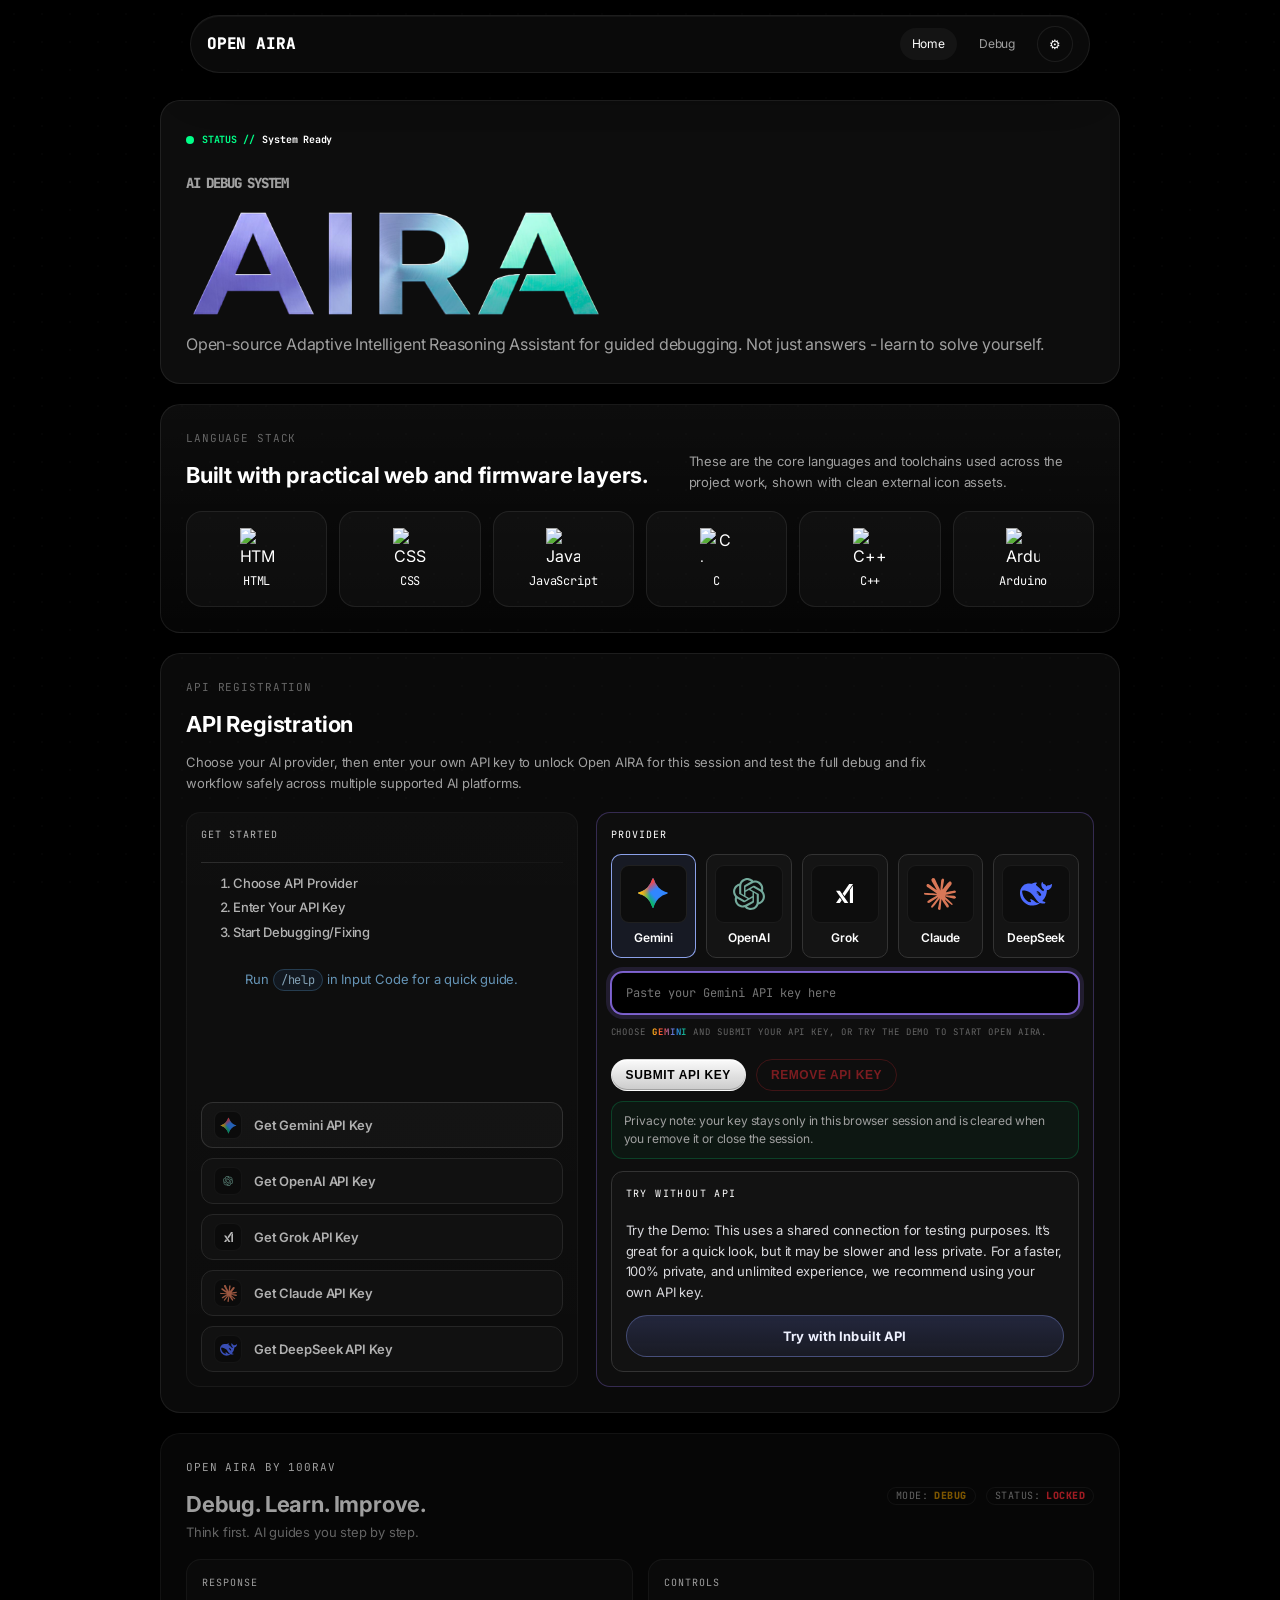
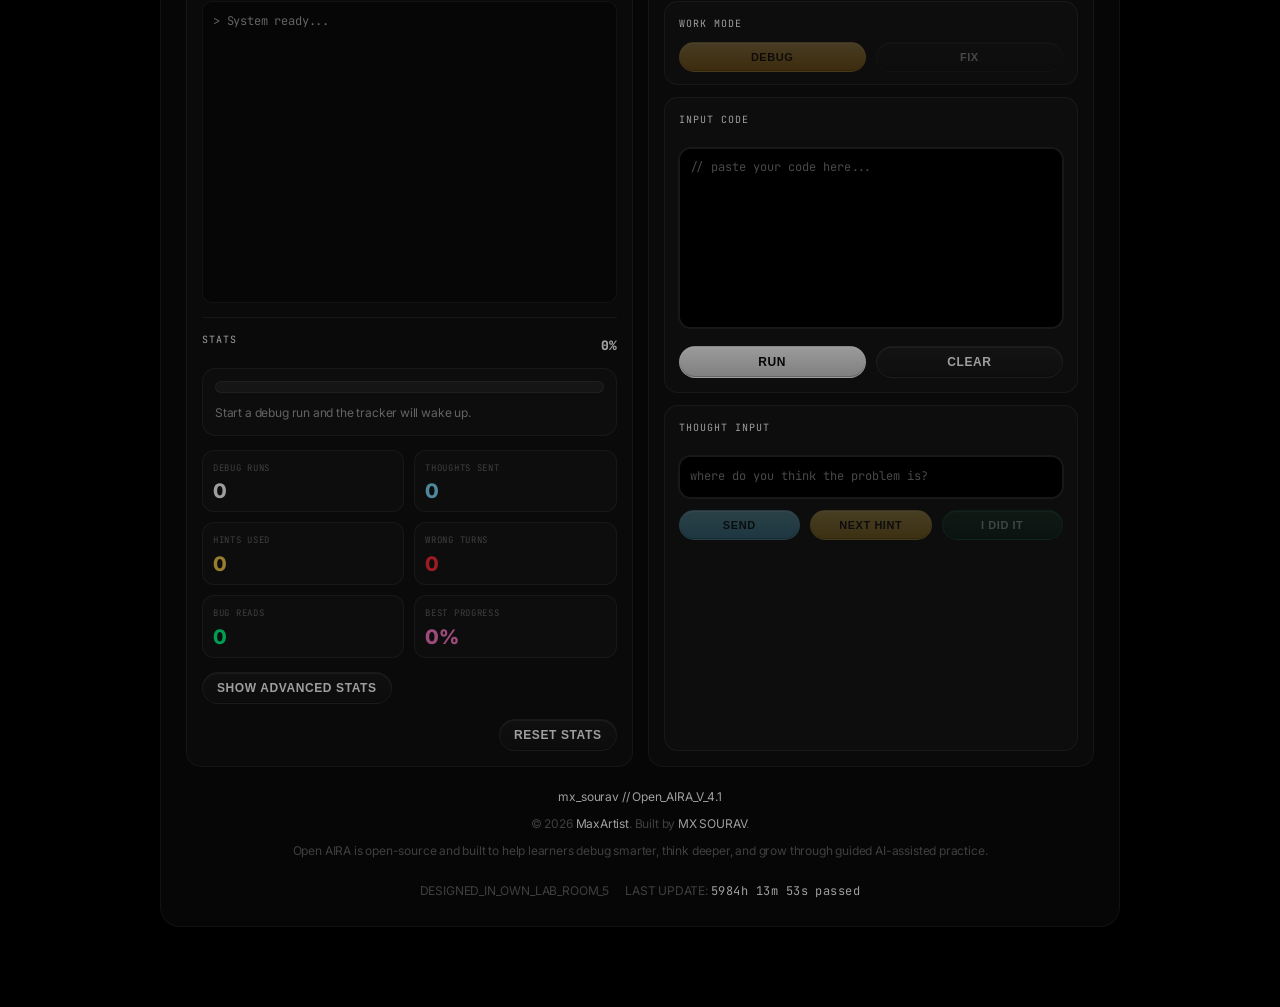
==== commit b81976b5: "Add language stack logos" ====
--- a/index.html
+++ b/index.html
@@ -47,6 +47,45 @@
                     <p class="hero-desc">
                         Open-source Adaptive Intelligent Reasoning Assistant for guided debugging. Not just answers - learn to solve yourself.
                     </p>
+                </div>
+            </section>
+
+            <section class="widget stack-widget" id="stack">
+                <div class="stack-head">
+                    <div>
+                        <span class="label">Language Stack</span>
+                        <h2 class="play-title">Built with practical web and firmware layers.</h2>
+                    </div>
+                    <p class="section-desc stack-desc">
+                        These are the core languages and toolchains used across the project work, shown with clean external icon assets.
+                    </p>
+                </div>
+
+                <div class="stack-grid">
+                    <div class="stack-card">
+                        <img src="https://skillicons.dev/icons?i=html" alt="HTML logo" loading="lazy" />
+                        <span>HTML</span>
+                    </div>
+                    <div class="stack-card">
+                        <img src="https://skillicons.dev/icons?i=css" alt="CSS logo" loading="lazy" />
+                        <span>CSS</span>
+                    </div>
+                    <div class="stack-card">
+                        <img src="https://skillicons.dev/icons?i=javascript" alt="JavaScript logo" loading="lazy" />
+                        <span>JavaScript</span>
+                    </div>
+                    <div class="stack-card">
+                        <img src="https://skillicons.dev/icons?i=c" alt="C logo" loading="lazy" />
+                        <span>C</span>
+                    </div>
+                    <div class="stack-card">
+                        <img src="https://skillicons.dev/icons?i=cpp" alt="C++ logo" loading="lazy" />
+                        <span>C++</span>
+                    </div>
+                    <div class="stack-card">
+                        <img src="https://skillicons.dev/icons?i=arduino" alt="Arduino logo" loading="lazy" />
+                        <span>Arduino</span>
+                    </div>
                 </div>
             </section>
 
--- a/style.css
+++ b/style.css
@@ -206,6 +206,75 @@
 
 .hero-desc {
   color: var(--text-dim);
+}
+
+/* ===== LANGUAGE STACK ===== */
+.stack-widget {
+  background: linear-gradient(180deg, rgba(255, 255, 255, 0.05), rgba(255, 255, 255, 0.02));
+}
+
+.stack-head {
+  display: grid;
+  grid-template-columns: 1.2fr 1fr;
+  gap: 16px;
+  align-items: end;
+  margin-bottom: 18px;
+}
+
+.stack-desc {
+  max-width: 520px;
+  justify-self: end;
+}
+
+.stack-grid {
+  display: grid;
+  grid-template-columns: repeat(6, minmax(0, 1fr));
+  gap: 12px;
+}
+
+.stack-card {
+  display: flex;
+  flex-direction: column;
+  align-items: center;
+  gap: 10px;
+  padding: 16px 10px 14px;
+  border-radius: 16px;
+  border: 1px solid var(--glass-border);
+  background: rgba(255, 255, 255, 0.03);
+  text-align: center;
+}
+
+.stack-card img {
+  width: 34px;
+  height: 34px;
+  object-fit: contain;
+}
+
+.stack-card span {
+  font-family: "JetBrains Mono", monospace;
+  font-size: 12px;
+  color: var(--text-main);
+}
+
+@media (max-width: 900px) {
+  .stack-head {
+    grid-template-columns: 1fr;
+  }
+
+  .stack-desc {
+    justify-self: start;
+    max-width: none;
+  }
+
+  .stack-grid {
+    grid-template-columns: repeat(3, minmax(0, 1fr));
+  }
+}
+
+@media (max-width: 520px) {
+  .stack-grid {
+    grid-template-columns: repeat(2, minmax(0, 1fr));
+  }
 }
 
 /* ===== STATUS ===== */
